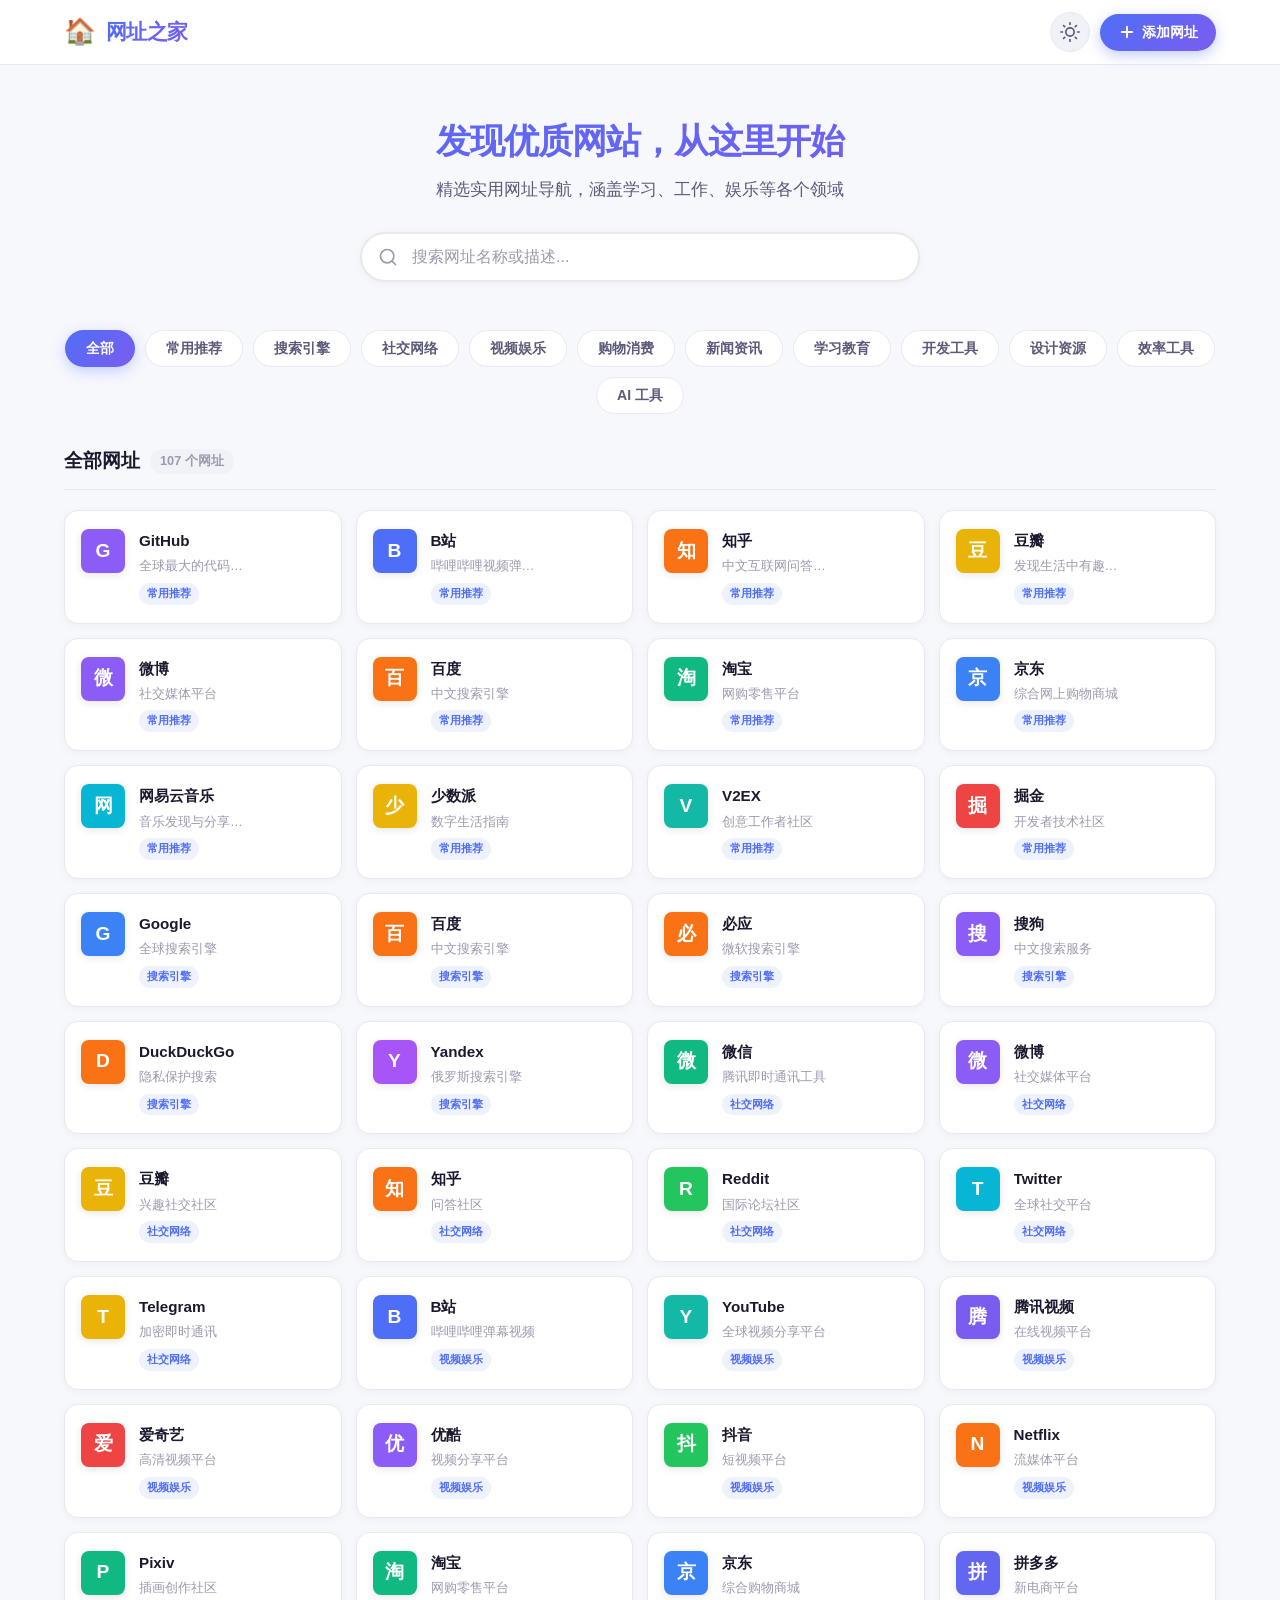
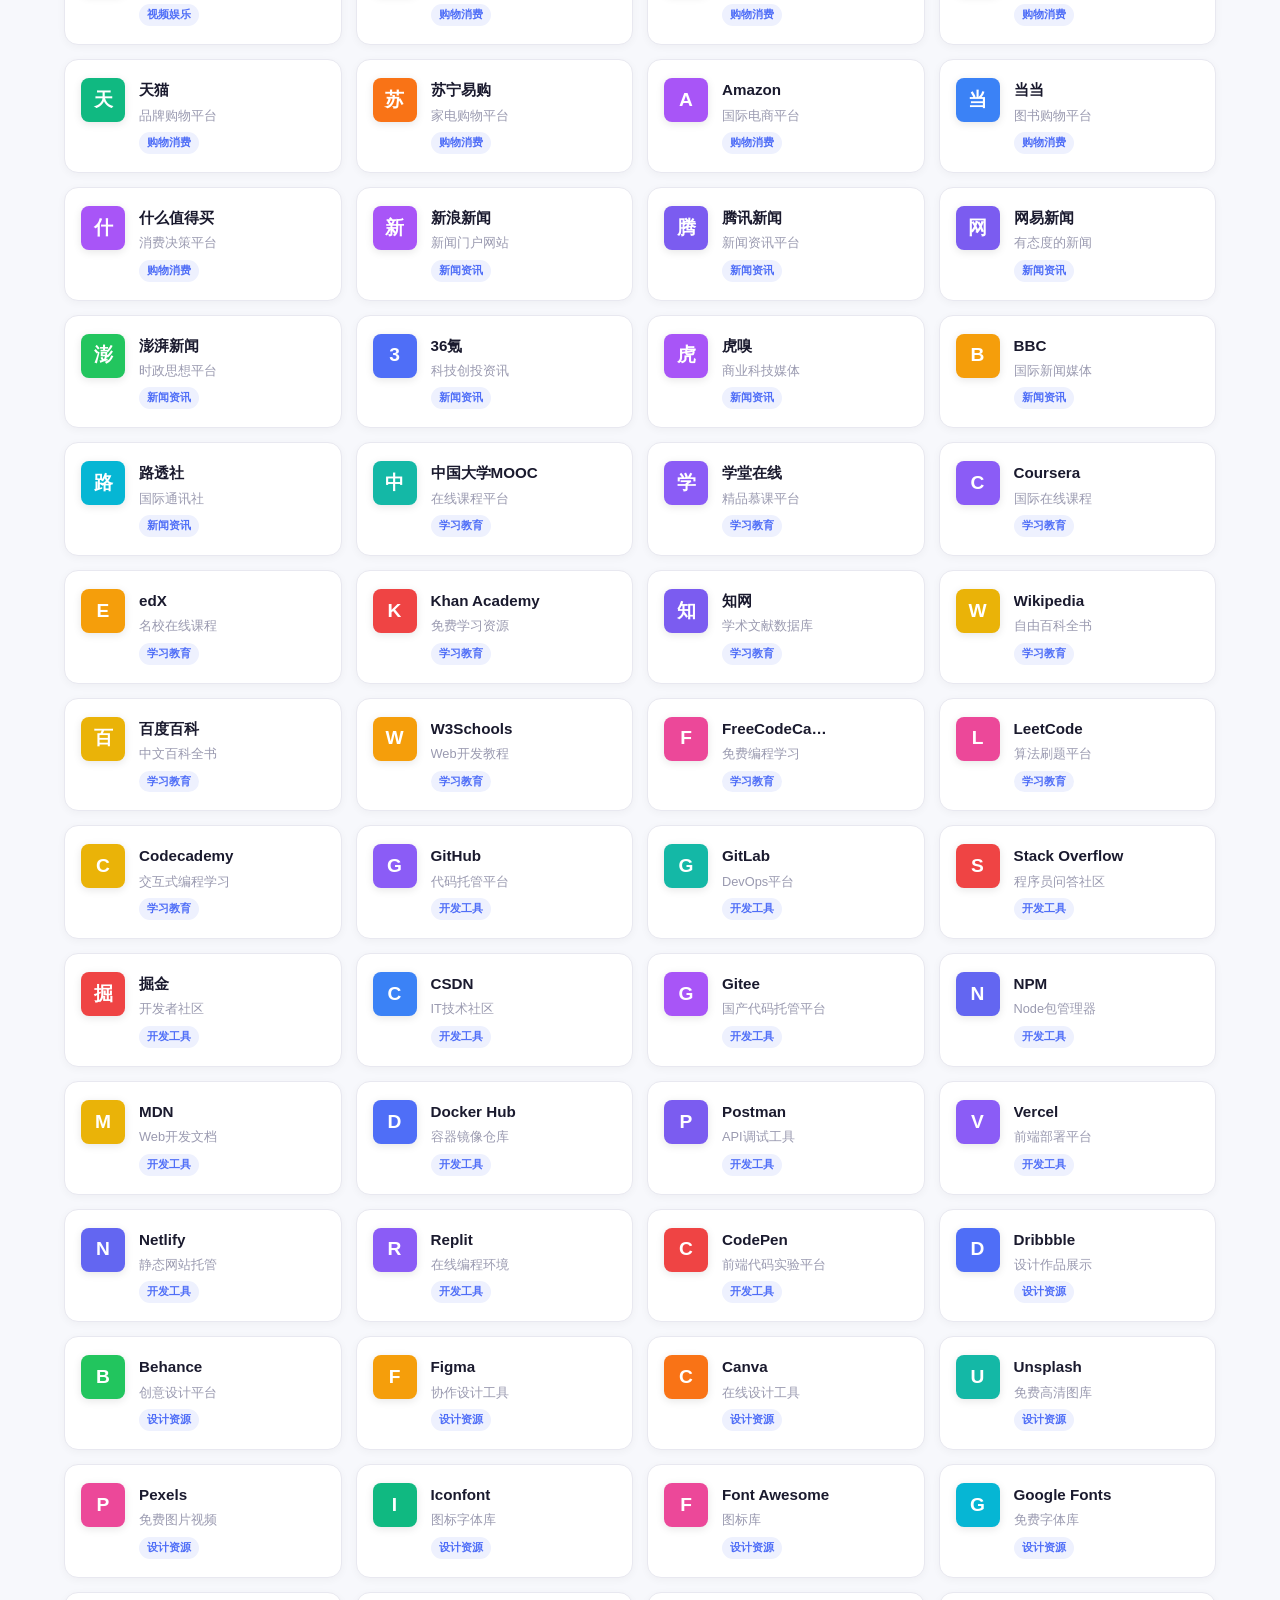
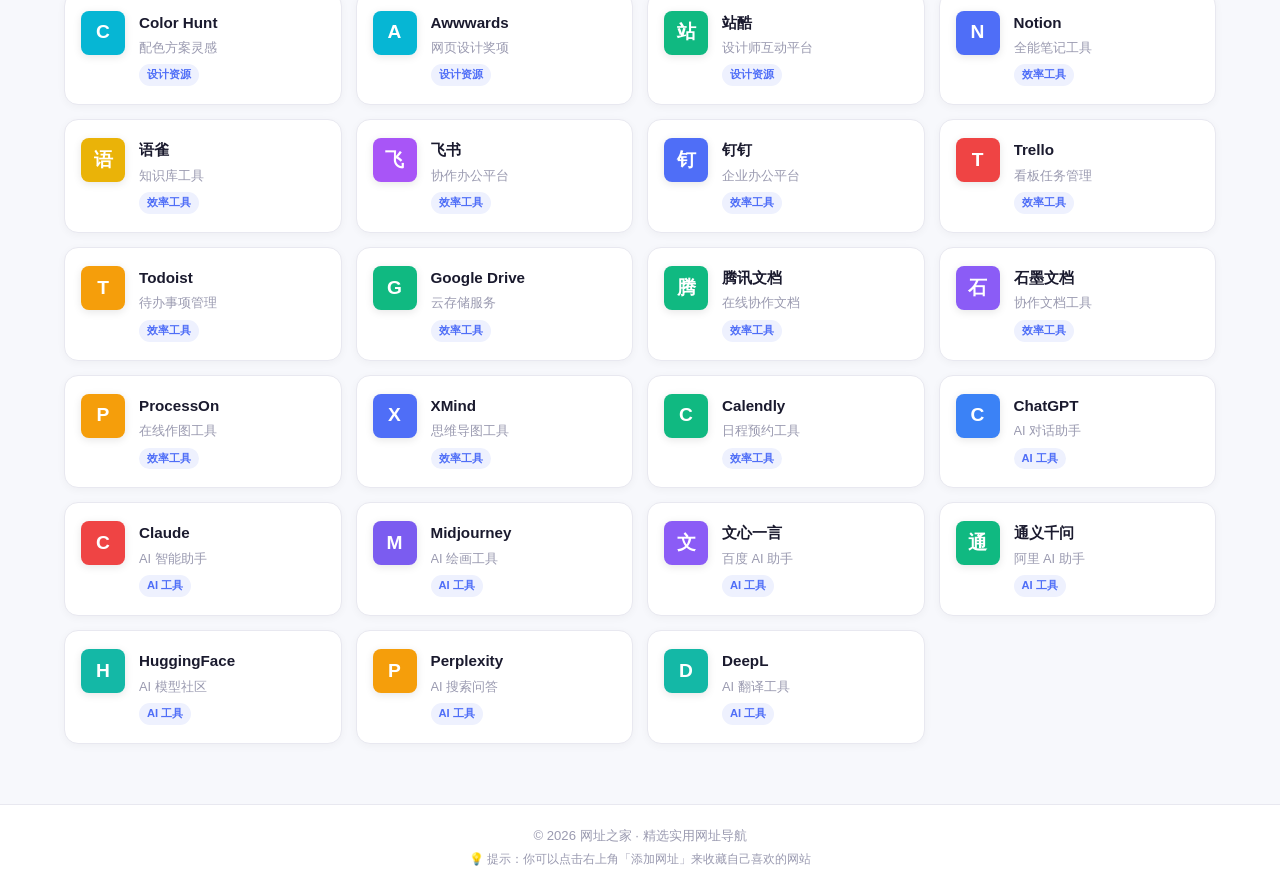
==== index.html @ 54275e3f "Add files via upload" ====
<!DOCTYPE html>
<html lang="zh-CN" data-theme="light">
<head>
    <meta charset="UTF-8">
    <meta name="viewport" content="width=device-width, initial-scale=1.0">
    <title>网址之家 - 精选实用网址导航</title>
    <meta name="description" content="网址之家——精选实用网址导航，助你高效上网。收录搜索引擎、社交、视频、购物、学习、开发等各类优质网站。">
    <link rel="icon" href="data:image/svg+xml,<svg xmlns='http://www.w3.org/2000/svg' viewBox='0 0 100 100'><text y='.9em' font-size='90'>🏠</text></svg>">
    <link rel="stylesheet" href="css/style.css">
</head>
<body>
    <!-- 顶部导航栏 -->
    <header class="header">
        <div class="header-inner">
            <a href="#" class="logo" aria-label="网址之家首页">
                <span class="logo-icon">🏠</span>
                <span class="logo-text">网址之家</span>
            </a>
            <div class="header-actions">
                <button class="theme-toggle" id="themeToggle" aria-label="切换主题" title="切换明暗主题">
                    <svg class="icon-sun" width="20" height="20" viewBox="0 0 24 24" fill="none" stroke="currentColor" stroke-width="2" stroke-linecap="round">
                        <circle cx="12" cy="12" r="5" />
                        <line x1="12" y1="1" x2="12" y2="3" />
                        <line x1="12" y1="21" x2="12" y2="23" />
                        <line x1="4.22" y1="4.22" x2="5.64" y2="5.64" />
                        <line x1="18.36" y1="18.36" x2="19.78" y2="19.78" />
                        <line x1="1" y1="12" x2="3" y2="12" />
                        <line x1="21" y1="12" x2="23" y2="12" />
                        <line x1="4.22" y1="19.78" x2="5.64" y2="18.36" />
                        <line x1="18.36" y1="5.64" x2="19.78" y2="4.22" />
                    </svg>
                    <svg class="icon-moon" width="20" height="20" viewBox="0 0 24 24" fill="none" stroke="currentColor" stroke-width="2" stroke-linecap="round">
                        <path d="M21 12.79A9 9 0 1 1 11.21 3 7 7 0 0 0 21 12.79z" />
                    </svg>
                </button>
                <button class="btn-add" id="btnAddSite" aria-label="添加网址">
                    <svg width="18" height="18" viewBox="0 0 24 24" fill="none" stroke="currentColor" stroke-width="2.5" stroke-linecap="round">
                        <line x1="12" y1="5" x2="12" y2="19" />
                        <line x1="5" y1="12" x2="19" y2="12" />
                    </svg>
                    <span>添加网址</span>
                </button>
            </div>
        </div>
    </header>

    <!-- 主内容区 -->
    <main class="main">
        <!-- 搜索区域 -->
        <section class="hero">
            <div class="hero-inner">
                <h1 class="hero-title">发现优质网站，从这里开始</h1>
                <p class="hero-subtitle">精选实用网址导航，涵盖学习、工作、娱乐等各个领域</p>
                <div class="search-box">
                    <svg class="search-icon" width="20" height="20" viewBox="0 0 24 24" fill="none" stroke="currentColor" stroke-width="2" stroke-linecap="round">
                        <circle cx="11" cy="11" r="8" />
                        <line x1="21" y1="21" x2="16.65" y2="16.65" />
                    </svg>
                    <input type="text" id="searchInput" class="search-input" placeholder="搜索网址名称或描述..." autocomplete="off">
                    <button class="search-clear" id="searchClear" aria-label="清空搜索" style="display:none;">
                        <svg width="16" height="16" viewBox="0 0 24 24" fill="none" stroke="currentColor" stroke-width="2" stroke-linecap="round">
                            <line x1="18" y1="6" x2="6" y2="18" />
                            <line x1="6" y1="6" x2="18" y2="18" />
                        </svg>
                    </button>
                </div>
            </div>
        </section>

        <!-- 分类导航 -->
        <nav class="categories" id="categoriesNav" aria-label="网址分类">
            <!-- 由 JS 动态生成 -->
        </nav>

        <!-- 网址卡片网格 -->
        <section class="sites-section">
            <div class="section-header">
                <h2 id="currentCategoryTitle">全部网址</h2>
                <span class="site-count" id="siteCount"></span>
            </div>
            <div class="sites-grid" id="sitesGrid">
                <!-- 由 JS 动态生成 -->
            </div>
            <div class="empty-state" id="emptyState" style="display:none;">
                <div class="empty-icon">🔍</div>
                <h3>未找到相关网址</h3>
                <p>试试其他关键词，或添加一个新的网址</p>
                <button class="btn-primary" id="btnEmptyAdd">添加网址</button>
            </div>
        </section>
    </main>

    <!-- 页脚 -->
    <footer class="footer">
        <p>© <span id="year"></span> 网址之家 · 精选实用网址导航</p>
        <p class="footer-tip">💡 提示：你可以点击右上角「添加网址」来收藏自己喜欢的网站</p>
    </footer>

    <!-- 添加/编辑网址模态框 -->
    <div class="modal-overlay" id="modalOverlay" style="display:none;">
        <div class="modal" role="dialog" aria-labelledby="modalTitle">
            <div class="modal-header">
                <h3 id="modalTitle">添加网址</h3>
                <button class="modal-close" id="modalClose" aria-label="关闭">
                    <svg width="20" height="20" viewBox="0 0 24 24" fill="none" stroke="currentColor" stroke-width="2" stroke-linecap="round">
                        <line x1="18" y1="6" x2="6" y2="18" />
                        <line x1="6" y1="6" x2="18" y2="18" />
                    </svg>
                </button>
            </div>
            <form id="siteForm" class="modal-form">
                <input type="hidden" id="editIndex" value="-1">
                <div class="form-group">
                    <label for="siteName">网站名称 <span class="required">*</span></label>
                    <input type="text" id="siteName" placeholder="例如：GitHub" required maxlength="30">
                </div>
                <div class="form-group">
                    <label for="siteUrl">网站地址 <span class="required">*</span></label>
                    <input type="url" id="siteUrl" placeholder="例如：https://github.com" required>
                </div>
                <div class="form-group">
                    <label for="siteCategory">分类</label>
                    <select id="siteCategory">
                        <!-- 由 JS 动态生成 -->
                    </select>
                </div>
                <div class="form-group">
                    <label for="siteDesc">描述（可选）</label>
                    <input type="text" id="siteDesc" placeholder="简短描述这个网站..." maxlength="60">
                </div>
                <div class="form-actions">
                    <button type="button" class="btn-secondary" id="btnCancel">取消</button>
                    <button type="submit" class="btn-primary" id="btnSubmit">保存</button>
                </div>
            </form>
        </div>
    </div>

    <!-- 确认删除对话框 -->
    <div class="modal-overlay" id="deleteOverlay" style="display:none;">
        <div class="modal modal-small" role="dialog" aria-labelledby="deleteTitle">
            <div class="modal-header">
                <h3 id="deleteTitle">确认删除</h3>
                <button class="modal-close" id="deleteClose" aria-label="关闭">
                    <svg width="20" height="20" viewBox="0 0 24 24" fill="none" stroke="currentColor" stroke-width="2" stroke-linecap="round">
                        <line x1="18" y1="6" x2="6" y2="18" />
                        <line x1="6" y1="6" x2="18" y2="18" />
                    </svg>
                </button>
            </div>
            <div class="modal-body">
                <p>确定要删除「<strong id="deleteSiteName"></strong>」吗？</p>
                <p class="text-muted">此操作无法撤销</p>
            </div>
            <div class="form-actions">
                <button type="button" class="btn-secondary" id="btnDeleteCancel">取消</button>
                <button type="button" class="btn-danger" id="btnDeleteConfirm">删除</button>
            </div>
        </div>
    </div>

    <!-- Toast 提示 -->
    <div class="toast" id="toast" style="display:none;"></div>

    <script src="js/main.js"></script>
</body>
</html>
---- css/style.css ----
/* ==================== CSS 变量 & 主题 ==================== */
:root {
    --primary: #4f6ef7;
    --primary-light: #eef1fe;
    --primary-hover: #3b5bdb;
    --primary-gradient: linear-gradient(135deg, #4f6ef7 0%, #7b5cf0 100%);
    --bg-page: #f7f8fc;
    --bg-card: #ffffff;
    --bg-header: rgba(255, 255, 255, 0.92);
    --bg-input: #f0f2f7;
    --bg-hover: #f5f6fa;
    --text-primary: #1a1a2e;
    --text-secondary: #5a5a7a;
    --text-muted: #9a9ab0;
    --border-color: #e8e8f0;
    --shadow-sm: 0 2px 8px rgba(0, 0, 0, 0.04);
    --shadow-md: 0 4px 20px rgba(0, 0, 0, 0.08);
    --shadow-lg: 0 8px 40px rgba(0, 0, 0, 0.12);
    --radius-sm: 8px;
    --radius-md: 14px;
    --radius-lg: 20px;
    --radius-xl: 28px;
    --transition: 0.25s cubic-bezier(0.4, 0, 0.2, 1);
    --success: #22c55e;
    --danger: #ef4444;
    --warning: #f59e0b;
}

[data-theme="dark"] {
    --primary: #6b8afd;
    --primary-light: #1a2040;
    --primary-hover: #8aa3ff;
    --primary-gradient: linear-gradient(135deg, #5a72f0 0%, #8b5cf0 100%);
    --bg-page: #0f1117;
    --bg-card: #181b24;
    --bg-header: rgba(15, 17, 23, 0.92);
    --bg-input: #232734;
    --bg-hover: #1e2230;
    --text-primary: #e8eaf0;
    --text-secondary: #a0a5b8;
    --text-muted: #6a6f85;
    --border-color: #2a2e3d;
    --shadow-sm: 0 2px 8px rgba(0, 0, 0, 0.2);
    --shadow-md: 0 4px 20px rgba(0, 0, 0, 0.3);
    --shadow-lg: 0 8px 40px rgba(0, 0, 0, 0.4);
}

/* ==================== 基础重置 ==================== */
*,
*::before,
*::after {
    margin: 0;
    padding: 0;
    box-sizing: border-box;
}

html {
    scroll-behavior: smooth;
    -webkit-tap-highlight-color: transparent;
}

body {
    font-family: -apple-system, BlinkMacSystemFont, 'Segoe UI', 'PingFang SC',
        'Hiragino Sans GB', 'Microsoft YaHei', 'Helvetica Neue', Arial, sans-serif;
    background-color: var(--bg-page);
    color: var(--text-primary);
    line-height: 1.6;
    min-height: 100vh;
    display: flex;
    flex-direction: column;
    transition: background-color var(--transition), color var(--transition);
}

a {
    text-decoration: none;
    color: inherit;
}

button {
    cursor: pointer;
    border: none;
    background: none;
    font-family: inherit;
    font-size: inherit;
}

input,
select {
    font-family: inherit;
    font-size: inherit;
    border: none;
    outline: none;
}

img {
    max-width: 100%;
    display: block;
}

/* ==================== 顶部导航 ==================== */
.header {
    position: sticky;
    top: 0;
    z-index: 100;
    background-color: var(--bg-header);
    backdrop-filter: blur(16px);
    -webkit-backdrop-filter: blur(16px);
    border-bottom: 1px solid var(--border-color);
    transition: background-color var(--transition), border-color var(--transition);
}

.header-inner {
    max-width: 1200px;
    margin: 0 auto;
    padding: 12px 24px;
    display: flex;
    align-items: center;
    justify-content: space-between;
    gap: 16px;
}

.logo {
    display: flex;
    align-items: center;
    gap: 10px;
    font-size: 1.3rem;
    font-weight: 700;
    letter-spacing: -0.5px;
    color: var(--text-primary);
    transition: opacity var(--transition);
}

.logo:hover {
    opacity: 0.8;
}

.logo-icon {
    font-size: 1.6rem;
    line-height: 1;
}

.logo-text {
    background: var(--primary-gradient);
    -webkit-background-clip: text;
    -webkit-text-fill-color: transparent;
    background-clip: text;
}

.header-actions {
    display: flex;
    align-items: center;
    gap: 10px;
}

.theme-toggle {
    width: 40px;
    height: 40px;
    border-radius: 50%;
    display: flex;
    align-items: center;
    justify-content: center;
    color: var(--text-secondary);
    background-color: var(--bg-input);
    transition: all var(--transition);
    border: 1px solid var(--border-color);
}

.theme-toggle:hover {
    background-color: var(--bg-hover);
    color: var(--primary);
    transform: rotate(15deg);
}

.icon-moon {
    display: none;
}

[data-theme="light"] .icon-sun {
    display: block;
}
[data-theme="light"] .icon-moon {
    display: none;
}
[data-theme="dark"] .icon-sun {
    display: none;
}
[data-theme="dark"] .icon-moon {
    display: block;
}

.btn-add {
    display: flex;
    align-items: center;
    gap: 6px;
    padding: 9px 18px;
    border-radius: 50px;
    background: var(--primary-gradient);
    color: #fff;
    font-weight: 600;
    font-size: 0.9rem;
    transition: all var(--transition);
    box-shadow: 0 4px 14px rgba(79, 110, 247, 0.35);
    border: none;
}

.btn-add:hover {
    transform: translateY(-2px);
    box-shadow: 0 6px 20px rgba(79, 110, 247, 0.45);
}

.btn-add:active {
    transform: translateY(0);
}

/* ==================== 主内容区 ==================== */
.main {
    flex: 1;
    max-width: 1200px;
    width: 100%;
    margin: 0 auto;
    padding: 0 24px 60px;
}

/* ==================== Hero 搜索区 ==================== */
.hero {
    text-align: center;
    padding: 48px 0 32px;
}

.hero-title {
    font-size: 2.2rem;
    font-weight: 800;
    letter-spacing: -1px;
    margin-bottom: 8px;
    background: var(--primary-gradient);
    -webkit-background-clip: text;
    -webkit-text-fill-color: transparent;
    background-clip: text;
}

.hero-subtitle {
    font-size: 1.05rem;
    color: var(--text-secondary);
    margin-bottom: 28px;
}

.search-box {
    position: relative;
    max-width: 560px;
    margin: 0 auto;
}

.search-icon {
    position: absolute;
    left: 18px;
    top: 50%;
    transform: translateY(-50%);
    color: var(--text-muted);
    pointer-events: none;
}

.search-input {
    width: 100%;
    padding: 14px 48px 14px 50px;
    border-radius: 50px;
    background-color: var(--bg-card);
    border: 2px solid var(--border-color);
    color: var(--text-primary);
    font-size: 1rem;
    transition: all var(--transition);
    box-shadow: var(--shadow-sm);
}

.search-input::placeholder {
    color: var(--text-muted);
}

.search-input:focus {
    border-color: var(--primary);
    box-shadow: 0 0 0 4px rgba(79, 110, 247, 0.12), var(--shadow-md);
}

.search-clear {
    position: absolute;
    right: 14px;
    top: 50%;
    transform: translateY(-50%);
    width: 30px;
    height: 30px;
    border-radius: 50%;
    display: flex;
    align-items: center;
    justify-content: center;
    color: var(--text-muted);
    background-color: var(--bg-input);
    transition: all var(--transition);
}

.search-clear:hover {
    color: var(--text-primary);
    background-color: var(--border-color);
}

/* ==================== 分类导航 ==================== */
.categories {
    display: flex;
    flex-wrap: wrap;
    gap: 10px;
    justify-content: center;
    padding: 16px 0 24px;
    position: relative;
}

.category-btn {
    padding: 8px 20px;
    border-radius: 50px;
    font-size: 0.88rem;
    font-weight: 600;
    color: var(--text-secondary);
    background-color: var(--bg-card);
    border: 1.5px solid var(--border-color);
    transition: all var(--transition);
    cursor: pointer;
    white-space: nowrap;
    user-select: none;
    -webkit-user-select: none;
}

.category-btn:hover {
    color: var(--primary);
    border-color: var(--primary);
    background-color: var(--primary-light);
    transform: translateY(-1px);
}

.category-btn.active {
    background: var(--primary-gradient);
    color: #fff;
    border-color: transparent;
    box-shadow: 0 4px 14px rgba(79, 110, 247, 0.3);
}

/* ==================== 网址卡片网格 ==================== */
.sites-section {
    margin-top: 8px;
}

.section-header {
    display: flex;
    align-items: center;
    gap: 10px;
    margin-bottom: 20px;
    padding-bottom: 12px;
    border-bottom: 1px solid var(--border-color);
}

.section-header h2 {
    font-size: 1.2rem;
    font-weight: 700;
    color: var(--text-primary);
}

.site-count {
    font-size: 0.8rem;
    font-weight: 600;
    color: var(--text-muted);
    background-color: var(--bg-input);
    padding: 2px 10px;
    border-radius: 50px;
}

.sites-grid {
    display: grid;
    grid-template-columns: repeat(auto-fill, minmax(240px, 1fr));
    gap: 14px;
}

/* 单个网址卡片 */
.site-card {
    background-color: var(--bg-card);
    border: 1px solid var(--border-color);
    border-radius: var(--radius-md);
    padding: 18px 16px;
    display: flex;
    align-items: flex-start;
    gap: 14px;
    cursor: pointer;
    transition: all var(--transition);
    position: relative;
    box-shadow: var(--shadow-sm);
    overflow: hidden;
    -webkit-user-select: none;
    user-select: none;
}

.site-card::before {
    content: '';
    position: absolute;
    top: 0;
    left: 0;
    width: 100%;
    height: 3px;
    background: var(--primary-gradient);
    opacity: 0;
    transition: opacity var(--transition);
}

.site-card:hover {
    transform: translateY(-3px);
    box-shadow: var(--shadow-md);
    border-color: var(--primary);
}

.site-card:hover::before {
    opacity: 1;
}

.site-card:active {
    transform: translateY(-1px);
    box-shadow: var(--shadow-sm);
}

/* 网站图标 */
.site-icon {
    width: 44px;
    height: 44px;
    border-radius: var(--radius-sm);
    flex-shrink: 0;
    display: flex;
    align-items: center;
    justify-content: center;
    font-size: 1.3rem;
    font-weight: 700;
    color: #fff;
    background: var(--primary-gradient);
    overflow: hidden;
    box-shadow: 0 2px 8px rgba(0, 0, 0, 0.1);
}

.site-icon img {
    width: 100%;
    height: 100%;
    object-fit: cover;
    border-radius: inherit;
}

.site-icon .fallback-letter {
    font-size: 1.2rem;
    font-weight: 700;
    color: #fff;
    text-transform: uppercase;
}

/* 网站信息 */
.site-info {
    flex: 1;
    min-width: 0;
}

.site-name {
    font-size: 0.95rem;
    font-weight: 700;
    color: var(--text-primary);
    margin-bottom: 3px;
    white-space: nowrap;
    overflow: hidden;
    text-overflow: ellipsis;
}

.site-desc {
    font-size: 0.8rem;
    color: var(--text-muted);
    white-space: nowrap;
    overflow: hidden;
    text-overflow: ellipsis;
    margin-bottom: 6px;
}

.site-meta {
    display: flex;
    align-items: center;
    gap: 6px;
    font-size: 0.72rem;
    color: var(--text-muted);
}

.site-meta .category-tag {
    background-color: var(--primary-light);
    color: var(--primary);
    padding: 2px 8px;
    border-radius: 20px;
    font-weight: 600;
    font-size: 0.7rem;
}

/* 卡片操作按钮 */
.site-actions {
    display: flex;
    gap: 4px;
    opacity: 0;
    transition: opacity var(--transition);
    flex-shrink: 0;
    align-self: center;
}

.site-card:hover .site-actions,
.site-card:focus-within .site-actions {
    opacity: 1;
}

.site-action-btn {
    width: 28px;
    height: 28px;
    border-radius: 6px;
    display: flex;
    align-items: center;
    justify-content: center;
    color: var(--text-muted);
    background-color: var(--bg-input);
    transition: all var(--transition);
    font-size: 0.8rem;
}

.site-action-btn:hover {
    color: var(--primary);
    background-color: var(--primary-light);
}

.site-action-btn.delete:hover {
    color: var(--danger);
    background-color: rgba(239, 68, 68, 0.1);
}

/* 自定义网址标记 */
.site-card.custom-site .site-icon {
    border: 2px dashed rgba(255, 255, 255, 0.5);
}

.badge-custom {
    font-size: 0.6rem;
    font-weight: 700;
    color: var(--warning);
    text-transform: uppercase;
    letter-spacing: 0.5px;
}

/* ==================== 空状态 ==================== */
.empty-state {
    text-align: center;
    padding: 60px 20px;
    color: var(--text-muted);
}

.empty-icon {
    font-size: 3.5rem;
    margin-bottom: 16px;
}

.empty-state h3 {
    font-size: 1.2rem;
    color: var(--text-primary);
    margin-bottom: 6px;
}

.empty-state p {
    font-size: 0.9rem;
    margin-bottom: 20px;
}

/* ==================== 按钮 ==================== */
.btn-primary {
    padding: 10px 24px;
    border-radius: 50px;
    background: var(--primary-gradient);
    color: #fff;
    font-weight: 600;
    font-size: 0.9rem;
    transition: all var(--transition);
    box-shadow: 0 4px 14px rgba(79, 110, 247, 0.3);
    border: none;
}

.btn-primary:hover {
    transform: translateY(-2px);
    box-shadow: 0 6px 20px rgba(79, 110, 247, 0.4);
}

.btn-secondary {
    padding: 10px 24px;
    border-radius: 50px;
    background-color: var(--bg-input);
    color: var(--text-secondary);
    font-weight: 600;
    font-size: 0.9rem;
    transition: all var(--transition);
    border: 1px solid var(--border-color);
}

.btn-secondary:hover {
    background-color: var(--bg-hover);
    color: var(--text-primary);
}

.btn-danger {
    padding: 10px 24px;
    border-radius: 50px;
    background-color: var(--danger);
    color: #fff;
    font-weight: 600;
    font-size: 0.9rem;
    transition: all var(--transition);
    box-shadow: 0 4px 14px rgba(239, 68, 68, 0.3);
    border: none;
}

.btn-danger:hover {
    background-color: #dc2626;
    transform: translateY(-2px);
}

/* ==================== 模态框 ==================== */
.modal-overlay {
    position: fixed;
    inset: 0;
    z-index: 200;
    background-color: rgba(0, 0, 0, 0.5);
    backdrop-filter: blur(6px);
    -webkit-backdrop-filter: blur(6px);
    display: flex;
    align-items: center;
    justify-content: center;
    padding: 20px;
    animation: fadeIn 0.2s ease;
}

@keyframes fadeIn {
    from {
        opacity: 0;
    }
    to {
        opacity: 1;
    }
}

@keyframes slideUp {
    from {
        opacity: 0;
        transform: translateY(20px) scale(0.96);
    }
    to {
        opacity: 1;
        transform: translateY(0) scale(1);
    }
}

.modal {
    background-color: var(--bg-card);
    border-radius: var(--radius-lg);
    padding: 28px;
    width: 100%;
    max-width: 460px;
    box-shadow: var(--shadow-lg);
    animation: slideUp 0.25s ease;
    border: 1px solid var(--border-color);
    max-height: 90vh;
    overflow-y: auto;
}

.modal-small {
    max-width: 380px;
}

.modal-header {
    display: flex;
    align-items: center;
    justify-content: space-between;
    margin-bottom: 20px;
}

.modal-header h3 {
    font-size: 1.2rem;
    font-weight: 700;
    color: var(--text-primary);
}

.modal-close {
    width: 34px;
    height: 34px;
    border-radius: 50%;
    display: flex;
    align-items: center;
    justify-content: center;
    color: var(--text-muted);
    background-color: var(--bg-input);
    transition: all var(--transition);
}

.modal-close:hover {
    color: var(--text-primary);
    background-color: var(--bg-hover);
    transform: rotate(90deg);
}

.modal-form {
    display: flex;
    flex-direction: column;
    gap: 16px;
}

.form-group {
    display: flex;
    flex-direction: column;
    gap: 6px;
}

.form-group label {
    font-size: 0.85rem;
    font-weight: 600;
    color: var(--text-secondary);
}

.form-group .required {
    color: var(--danger);
}

.form-group input,
.form-group select {
    padding: 11px 14px;
    border-radius: var(--radius-sm);
    background-color: var(--bg-input);
    border: 1.5px solid var(--border-color);
    color: var(--text-primary);
    font-size: 0.92rem;
    transition: all var(--transition);
}

.form-group input:focus,
.form-group select:focus {
    border-color: var(--primary);
    box-shadow: 0 0 0 3px rgba(79, 110, 247, 0.1);
}

.form-group select {
    cursor: pointer;
    appearance: none;
    -webkit-appearance: none;
    background-image: url("data:image/svg+xml,%3Csvg xmlns='http://www.w3.org/2000/svg' width='12' height='12' viewBox='0 0 24 24' fill='none' stroke='%239a9ab0' stroke-width='2.5' stroke-linecap='round'%3E%3Cpolyline points='6 9 12 15 18 9'/%3E%3C/svg%3E");
    background-repeat: no-repeat;
    background-position: right 14px center;
    padding-right: 36px;
}

.form-actions {
    display: flex;
    gap: 10px;
    justify-content: flex-end;
    margin-top: 8px;
}

.modal-body {
    margin-bottom: 20px;
}

.modal-body p {
    color: var(--text-secondary);
    font-size: 0.95rem;
}

.modal-body .text-muted {
    font-size: 0.8rem;
    color: var(--text-muted);
    margin-top: 6px;
}

/* ==================== Toast 提示 ==================== */
.toast {
    position: fixed;
    bottom: 30px;
    left: 50%;
    transform: translateX(-50%) translateY(100px);
    z-index: 300;
    background-color: var(--bg-card);
    color: var(--text-primary);
    padding: 12px 24px;
    border-radius: 50px;
    font-size: 0.88rem;
    font-weight: 600;
    box-shadow: var(--shadow-lg);
    border: 1px solid var(--border-color);
    transition: transform 0.35s cubic-bezier(0.4, 0, 0.2, 1), opacity 0.3s ease;
    opacity: 0;
    pointer-events: none;
    display: flex;
    align-items: center;
    gap: 8px;
    max-width: 90vw;
    white-space: nowrap;
    overflow: hidden;
    text-overflow: ellipsis;
}

.toast.show {
    transform: translateX(-50%) translateY(0);
    opacity: 1;
}

.toast.success {
    border-color: var(--success);
    color: var(--success);
}

.toast.error {
    border-color: var(--danger);
    color: var(--danger);
}

.toast.info {
    border-color: var(--primary);
    color: var(--primary);
}

/* ==================== 页脚 ==================== */
.footer {
    text-align: center;
    padding: 20px 24px;
    color: var(--text-muted);
    font-size: 0.82rem;
    border-top: 1px solid var(--border-color);
    background-color: var(--bg-card);
}

.footer-tip {
    margin-top: 4px;
    font-size: 0.75rem;
}

/* ==================== 响应式设计 ==================== */
@media (max-width: 768px) {
    .header-inner {
        padding: 10px 16px;
    }

    .logo-text {
        font-size: 1.1rem;
    }

    .btn-add span {
        display: none;
    }

    .btn-add {
        padding: 9px 12px;
    }

    .main {
        padding: 0 16px 40px;
    }

    .hero {
        padding: 32px 0 20px;
    }

    .hero-title {
        font-size: 1.6rem;
    }

    .hero-subtitle {
        font-size: 0.9rem;
        margin-bottom: 20px;
    }

    .search-input {
        padding: 12px 42px 12px 44px;
        font-size: 0.9rem;
    }

    .search-icon {
        left: 14px;
        width: 18px;
        height: 18px;
    }

    .categories {
        gap: 6px;
        padding: 10px 0 16px;
        justify-content: flex-start;
        flex-wrap: nowrap;
        overflow-x: auto;
        -webkit-overflow-scrolling: touch;
        scrollbar-width: none;
        -ms-overflow-style: none;
    }

    .categories::-webkit-scrollbar {
        display: none;
    }

    .category-btn {
        padding: 7px 14px;
        font-size: 0.8rem;
        flex-shrink: 0;
    }

    .sites-grid {
        grid-template-columns: repeat(auto-fill, minmax(160px, 1fr));
        gap: 10px;
    }

    .site-card {
        padding: 14px 12px;
        gap: 10px;
        flex-direction: column;
        align-items: center;
        text-align: center;
    }

    .site-icon {
        width: 40px;
        height: 40px;
        font-size: 1.1rem;
    }

    .site-info {
        width: 100%;
    }

    .site-name {
        font-size: 0.85rem;
    }

    .site-desc {
        font-size: 0.72rem;
    }

    .site-meta {
        justify-content: center;
        font-size: 0.65rem;
    }

    .site-actions {
        opacity: 1;
        position: absolute;
        top: 8px;
        right: 8px;
        align-self: auto;
    }

    .site-action-btn {
        width: 24px;
        height: 24px;
        font-size: 0.7rem;
    }

    .modal {
        padding: 20px;
        border-radius: var(--radius-md);
    }

    .section-header h2 {
        font-size: 1rem;
    }

    .footer {
        font-size: 0.75rem;
        padding: 16px;
    }
}

@media (max-width: 400px) {
    .sites-grid {
        grid-template-columns: repeat(auto-fill, minmax(140px, 1fr));
        gap: 8px;
    }

    .site-card {
        padding: 12px 10px;
        gap: 8px;
    }

    .site-icon {
        width: 34px;
        height: 34px;
        font-size: 0.95rem;
    }

    .site-name {
        font-size: 0.78rem;
    }

    .site-desc {
        font-size: 0.68rem;
    }
}

/* ==================== 无障碍焦点 ==================== */
button:focus-visible,
input:focus-visible,
select:focus-visible,
a:focus-visible {
    outline: 2px solid var(--primary);
    outline-offset: 2px;
}

/* ==================== 打印优化 ==================== */
@media print {
    .header,
    .footer,
    .site-actions,
    .btn-add,
    .theme-toggle {
        display: none !important;
    }

    .main {
        padding: 0;
    }
}
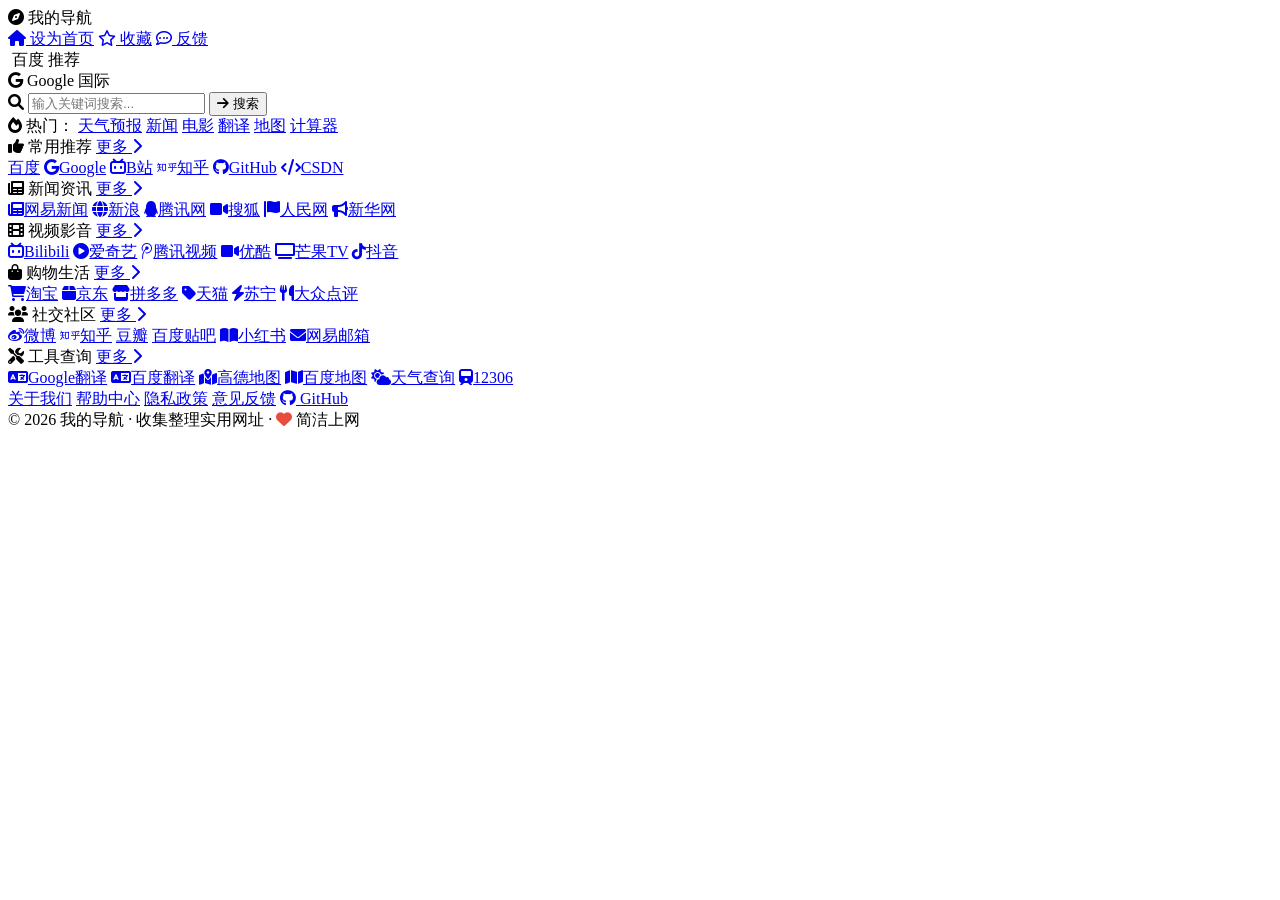
==== commit 065955dd: "Add files via upload" ====
--- a/index.html
+++ b/index.html
@@ -1,167 +1,171 @@
 <!DOCTYPE html>
-<html lang="zh-CN" data-theme="light">
+<html lang="zh-CN">
 <head>
-    <meta charset="UTF-8">
-    <meta name="viewport" content="width=device-width, initial-scale=1.0">
-    <title>网址之家 - 精选实用网址导航</title>
-    <meta name="description" content="网址之家——精选实用网址导航，助你高效上网。收录搜索引擎、社交、视频、购物、学习、开发等各类优质网站。">
-    <link rel="icon" href="data:image/svg+xml,<svg xmlns='http://www.w3.org/2000/svg' viewBox='0 0 100 100'><text y='.9em' font-size='90'>🏠</text></svg>">
-    <link rel="stylesheet" href="css/style.css">
+    <meta charset="UTF-8" />
+    <meta name="viewport" content="width=device-width, initial-scale=1.0" />
+    <title>我的导航 - 网址之家</title>
+    <!-- 外部样式 -->
+    <link rel="stylesheet" href="style.css" />
+    <!-- Font Awesome（仍使用CDN） -->
+    <link rel="stylesheet" href="https://cdnjs.cloudflare.com/ajax/libs/font-awesome/6.0.0-beta3/css/all.min.css" />
 </head>
 <body>
     <!-- 顶部导航栏 -->
     <header class="header">
         <div class="header-inner">
-            <a href="#" class="logo" aria-label="网址之家首页">
-                <span class="logo-icon">🏠</span>
-                <span class="logo-text">网址之家</span>
-            </a>
+            <div class="logo">
+                <i class="fas fa-compass"></i>
+                我的<span>导航</span>
+            </div>
             <div class="header-actions">
-                <button class="theme-toggle" id="themeToggle" aria-label="切换主题" title="切换明暗主题">
-                    <svg class="icon-sun" width="20" height="20" viewBox="0 0 24 24" fill="none" stroke="currentColor" stroke-width="2" stroke-linecap="round">
-                        <circle cx="12" cy="12" r="5" />
-                        <line x1="12" y1="1" x2="12" y2="3" />
-                        <line x1="12" y1="21" x2="12" y2="23" />
-                        <line x1="4.22" y1="4.22" x2="5.64" y2="5.64" />
-                        <line x1="18.36" y1="18.36" x2="19.78" y2="19.78" />
-                        <line x1="1" y1="12" x2="3" y2="12" />
-                        <line x1="21" y1="12" x2="23" y2="12" />
-                        <line x1="4.22" y1="19.78" x2="5.64" y2="18.36" />
-                        <line x1="18.36" y1="5.64" x2="19.78" y2="4.22" />
-                    </svg>
-                    <svg class="icon-moon" width="20" height="20" viewBox="0 0 24 24" fill="none" stroke="currentColor" stroke-width="2" stroke-linecap="round">
-                        <path d="M21 12.79A9 9 0 1 1 11.21 3 7 7 0 0 0 21 12.79z" />
-                    </svg>
-                </button>
-                <button class="btn-add" id="btnAddSite" aria-label="添加网址">
-                    <svg width="18" height="18" viewBox="0 0 24 24" fill="none" stroke="currentColor" stroke-width="2.5" stroke-linecap="round">
-                        <line x1="12" y1="5" x2="12" y2="19" />
-                        <line x1="5" y1="12" x2="19" y2="12" />
-                    </svg>
-                    <span>添加网址</span>
-                </button>
+                <a href="#" class="set-home"><i class="fas fa-home"></i> 设为首页</a>
+                <a href="#"><i class="far fa-star"></i> 收藏</a>
+                <a href="#"><i class="far fa-comment-dots"></i> 反馈</a>
             </div>
         </div>
     </header>
 
-    <!-- 主内容区 -->
-    <main class="main">
-        <!-- 搜索区域 -->
-        <section class="hero">
-            <div class="hero-inner">
-                <h1 class="hero-title">发现优质网站，从这里开始</h1>
-                <p class="hero-subtitle">精选实用网址导航，涵盖学习、工作、娱乐等各个领域</p>
-                <div class="search-box">
-                    <svg class="search-icon" width="20" height="20" viewBox="0 0 24 24" fill="none" stroke="currentColor" stroke-width="2" stroke-linecap="round">
-                        <circle cx="11" cy="11" r="8" />
-                        <line x1="21" y1="21" x2="16.65" y2="16.65" />
-                    </svg>
-                    <input type="text" id="searchInput" class="search-input" placeholder="搜索网址名称或描述..." autocomplete="off">
-                    <button class="search-clear" id="searchClear" aria-label="清空搜索" style="display:none;">
-                        <svg width="16" height="16" viewBox="0 0 24 24" fill="none" stroke="currentColor" stroke-width="2" stroke-linecap="round">
-                            <line x1="18" y1="6" x2="6" y2="18" />
-                            <line x1="6" y1="6" x2="18" y2="18" />
-                        </svg>
-                    </button>
+    <!-- 搜索区域 -->
+    <section class="search-section">
+        <div class="search-container">
+            <div class="search-tabs" id="searchTabs">
+                <div class="search-tab active" data-engine="baidu">
+                    <i class="fab fa-baidu"></i> 百度 <span class="badge">推荐</span>
+                </div>
+                <div class="search-tab" data-engine="google">
+                    <i class="fab fa-google"></i> Google <span class="badge">国际</span>
                 </div>
             </div>
-        </section>
+            <form id="searchForm" class="search-box-wrapper" action="#" method="get" target="_blank">
+                <i class="fas fa-search search-icon"></i>
+                <input type="text" id="searchInput" placeholder="输入关键词搜索..." autocomplete="off" />
+                <button type="submit" class="search-btn" id="searchBtn">
+                    <i class="fas fa-arrow-right"></i> <span>搜索</span>
+                </button>
+            </form>
+            <div class="search-hint">
+                <span class="label"><i class="fas fa-fire"></i> 热门：</span>
+                <a href="#">天气预报</a>
+                <a href="#">新闻</a>
+                <a href="#">电影</a>
+                <a href="#">翻译</a>
+                <a href="#">地图</a>
+                <a href="#">计算器</a>
+            </div>
+        </div>
+    </section>
 
-        <!-- 分类导航 -->
-        <nav class="categories" id="categoriesNav" aria-label="网址分类">
-            <!-- 由 JS 动态生成 -->
-        </nav>
-
-        <!-- 网址卡片网格 -->
-        <section class="sites-section">
-            <div class="section-header">
-                <h2 id="currentCategoryTitle">全部网址</h2>
-                <span class="site-count" id="siteCount"></span>
+    <!-- 导航主体 -->
+    <main class="main-content">
+        <!-- 常用推荐 -->
+        <div class="nav-section">
+            <div class="section-title">
+                <i class="fas fa-thumbs-up"></i> 常用推荐
+                <span class="more"><a href="#">更多 <i class="fas fa-chevron-right"></i></a></span>
             </div>
-            <div class="sites-grid" id="sitesGrid">
-                <!-- 由 JS 动态生成 -->
+            <div class="site-grid">
+                <a class="site-item" href="https://www.baidu.com" target="_blank"><span class="favicon blue"><i class="fab fa-baidu"></i></span><span class="site-name">百度</span></a>
+                <a class="site-item" href="https://www.google.com" target="_blank"><span class="favicon red"><i class="fab fa-google"></i></span><span class="site-name">Google</span></a>
+                <a class="site-item" href="https://www.bilibili.com" target="_blank"><span class="favicon pink"><i class="fab fa-bilibili"></i></span><span class="site-name">B站</span></a>
+                <a class="site-item" href="https://www.zhihu.com" target="_blank"><span class="favicon blue"><i class="fab fa-zhihu"></i></span><span class="site-name">知乎</span></a>
+                <a class="site-item" href="https://github.com" target="_blank"><span class="favicon gray"><i class="fab fa-github"></i></span><span class="site-name">GitHub</span></a>
+                <a class="site-item" href="https://www.csdn.net" target="_blank"><span class="favicon red"><i class="fas fa-code"></i></span><span class="site-name">CSDN</span></a>
             </div>
-            <div class="empty-state" id="emptyState" style="display:none;">
-                <div class="empty-icon">🔍</div>
-                <h3>未找到相关网址</h3>
-                <p>试试其他关键词，或添加一个新的网址</p>
-                <button class="btn-primary" id="btnEmptyAdd">添加网址</button>
+        </div>
+        <!-- 新闻资讯 -->
+        <div class="nav-section">
+            <div class="section-title">
+                <i class="fas fa-newspaper"></i> 新闻资讯
+                <span class="more"><a href="#">更多 <i class="fas fa-chevron-right"></i></a></span>
             </div>
-        </section>
+            <div class="site-grid">
+                <a class="site-item" href="https://news.163.com" target="_blank"><span class="favicon red"><i class="fas fa-newspaper"></i></span><span class="site-name">网易新闻</span></a>
+                <a class="site-item" href="https://www.sina.com.cn" target="_blank"><span class="favicon orange"><i class="fas fa-globe"></i></span><span class="site-name">新浪</span></a>
+                <a class="site-item" href="https://www.qq.com" target="_blank"><span class="favicon blue"><i class="fab fa-qq"></i></span><span class="site-name">腾讯网</span></a>
+                <a class="site-item" href="https://www.sohu.com" target="_blank"><span class="favicon purple"><i class="fas fa-video"></i></span><span class="site-name">搜狐</span></a>
+                <a class="site-item" href="https://www.people.com.cn" target="_blank"><span class="favicon red"><i class="fas fa-flag"></i></span><span class="site-name">人民网</span></a>
+                <a class="site-item" href="https://www.xinhuanet.com" target="_blank"><span class="favicon gray"><i class="fas fa-bullhorn"></i></span><span class="site-name">新华网</span></a>
+            </div>
+        </div>
+        <!-- 视频影音 -->
+        <div class="nav-section">
+            <div class="section-title">
+                <i class="fas fa-film"></i> 视频影音
+                <span class="more"><a href="#">更多 <i class="fas fa-chevron-right"></i></a></span>
+            </div>
+            <div class="site-grid">
+                <a class="site-item" href="https://www.bilibili.com" target="_blank"><span class="favicon pink"><i class="fab fa-bilibili"></i></span><span class="site-name">Bilibili</span></a>
+                <a class="site-item" href="https://www.iqiyi.com" target="_blank"><span class="favicon green"><i class="fas fa-play-circle"></i></span><span class="site-name">爱奇艺</span></a>
+                <a class="site-item" href="https://v.qq.com" target="_blank"><span class="favicon blue"><i class="fab fa-tencent-weibo"></i></span><span class="site-name">腾讯视频</span></a>
+                <a class="site-item" href="https://www.youku.com" target="_blank"><span class="favicon red"><i class="fas fa-video"></i></span><span class="site-name">优酷</span></a>
+                <a class="site-item" href="https://www.mgtv.com" target="_blank"><span class="favicon orange"><i class="fas fa-tv"></i></span><span class="site-name">芒果TV</span></a>
+                <a class="site-item" href="https://www.douyin.com" target="_blank"><span class="favicon blue"><i class="fab fa-tiktok"></i></span><span class="site-name">抖音</span></a>
+            </div>
+        </div>
+        <!-- 购物生活 -->
+        <div class="nav-section">
+            <div class="section-title">
+                <i class="fas fa-shopping-bag"></i> 购物生活
+                <span class="more"><a href="#">更多 <i class="fas fa-chevron-right"></i></a></span>
+            </div>
+            <div class="site-grid">
+                <a class="site-item" href="https://www.taobao.com" target="_blank"><span class="favicon orange"><i class="fas fa-shopping-cart"></i></span><span class="site-name">淘宝</span></a>
+                <a class="site-item" href="https://www.jd.com" target="_blank"><span class="favicon red"><i class="fas fa-box"></i></span><span class="site-name">京东</span></a>
+                <a class="site-item" href="https://www.pinduoduo.com" target="_blank"><span class="favicon purple"><i class="fas fa-store"></i></span><span class="site-name">拼多多</span></a>
+                <a class="site-item" href="https://www.tmall.com" target="_blank"><span class="favicon red"><i class="fas fa-tag"></i></span><span class="site-name">天猫</span></a>
+                <a class="site-item" href="https://www.suning.com" target="_blank"><span class="favicon blue"><i class="fas fa-bolt"></i></span><span class="site-name">苏宁</span></a>
+                <a class="site-item" href="https://www.dianping.com" target="_blank"><span class="favicon green"><i class="fas fa-utensils"></i></span><span class="site-name">大众点评</span></a>
+            </div>
+        </div>
+        <!-- 社交社区 -->
+        <div class="nav-section">
+            <div class="section-title">
+                <i class="fas fa-users"></i> 社交社区
+                <span class="more"><a href="#">更多 <i class="fas fa-chevron-right"></i></a></span>
+            </div>
+            <div class="site-grid">
+                <a class="site-item" href="https://weibo.com" target="_blank"><span class="favicon red"><i class="fab fa-weibo"></i></span><span class="site-name">微博</span></a>
+                <a class="site-item" href="https://www.zhihu.com" target="_blank"><span class="favicon blue"><i class="fab fa-zhihu"></i></span><span class="site-name">知乎</span></a>
+                <a class="site-item" href="https://www.douban.com" target="_blank"><span class="favicon green"><i class="fab fa-douban"></i></span><span class="site-name">豆瓣</span></a>
+                <a class="site-item" href="https://tieba.baidu.com" target="_blank"><span class="favicon blue"><i class="fab fa-baidu"></i></span><span class="site-name">百度贴吧</span></a>
+                <a class="site-item" href="https://www.xiaohongshu.com" target="_blank"><span class="favicon red"><i class="fas fa-book-open"></i></span><span class="site-name">小红书</span></a>
+                <a class="site-item" href="https://www.163.com" target="_blank"><span class="favicon red"><i class="fas fa-envelope"></i></span><span class="site-name">网易邮箱</span></a>
+            </div>
+        </div>
+        <!-- 工具查询 -->
+        <div class="nav-section">
+            <div class="section-title">
+                <i class="fas fa-tools"></i> 工具查询
+                <span class="more"><a href="#">更多 <i class="fas fa-chevron-right"></i></a></span>
+            </div>
+            <div class="site-grid">
+                <a class="site-item" href="https://translate.google.com" target="_blank"><span class="favicon blue"><i class="fas fa-language"></i></span><span class="site-name">Google翻译</span></a>
+                <a class="site-item" href="https://fanyi.baidu.com" target="_blank"><span class="favicon red"><i class="fas fa-language"></i></span><span class="site-name">百度翻译</span></a>
+                <a class="site-item" href="https://www.amap.com" target="_blank"><span class="favicon green"><i class="fas fa-map-marked-alt"></i></span><span class="site-name">高德地图</span></a>
+                <a class="site-item" href="https://map.baidu.com" target="_blank"><span class="favicon blue"><i class="fas fa-map"></i></span><span class="site-name">百度地图</span></a>
+                <a class="site-item" href="https://www.tianqi.com" target="_blank"><span class="favicon orange"><i class="fas fa-cloud-sun"></i></span><span class="site-name">天气查询</span></a>
+                <a class="site-item" href="https://www.12306.cn" target="_blank"><span class="favicon red"><i class="fas fa-train"></i></span><span class="site-name">12306</span></a>
+            </div>
+        </div>
     </main>
 
-    <!-- 页脚 -->
+    <!-- 底部 -->
     <footer class="footer">
-        <p>© <span id="year"></span> 网址之家 · 精选实用网址导航</p>
-        <p class="footer-tip">💡 提示：你可以点击右上角「添加网址」来收藏自己喜欢的网站</p>
+        <div class="footer-inner">
+            <div class="footer-links">
+                <a href="#">关于我们</a>
+                <a href="#">帮助中心</a>
+                <a href="#">隐私政策</a>
+                <a href="#">意见反馈</a>
+                <a href="https://github.com" target="_blank"><i class="fab fa-github"></i> GitHub</a>
+            </div>
+            <div class="copyright">
+                &copy; 2026 我的导航 · 收集整理实用网址 ·  <i class="fas fa-heart" style="color:#e74c3c;"></i> 简洁上网
+            </div>
+        </div>
     </footer>
 
-    <!-- 添加/编辑网址模态框 -->
-    <div class="modal-overlay" id="modalOverlay" style="display:none;">
-        <div class="modal" role="dialog" aria-labelledby="modalTitle">
-            <div class="modal-header">
-                <h3 id="modalTitle">添加网址</h3>
-                <button class="modal-close" id="modalClose" aria-label="关闭">
-                    <svg width="20" height="20" viewBox="0 0 24 24" fill="none" stroke="currentColor" stroke-width="2" stroke-linecap="round">
-                        <line x1="18" y1="6" x2="6" y2="18" />
-                        <line x1="6" y1="6" x2="18" y2="18" />
-                    </svg>
-                </button>
-            </div>
-            <form id="siteForm" class="modal-form">
-                <input type="hidden" id="editIndex" value="-1">
-                <div class="form-group">
-                    <label for="siteName">网站名称 <span class="required">*</span></label>
-                    <input type="text" id="siteName" placeholder="例如：GitHub" required maxlength="30">
-                </div>
-                <div class="form-group">
-                    <label for="siteUrl">网站地址 <span class="required">*</span></label>
-                    <input type="url" id="siteUrl" placeholder="例如：https://github.com" required>
-                </div>
-                <div class="form-group">
-                    <label for="siteCategory">分类</label>
-                    <select id="siteCategory">
-                        <!-- 由 JS 动态生成 -->
-                    </select>
-                </div>
-                <div class="form-group">
-                    <label for="siteDesc">描述（可选）</label>
-                    <input type="text" id="siteDesc" placeholder="简短描述这个网站..." maxlength="60">
-                </div>
-                <div class="form-actions">
-                    <button type="button" class="btn-secondary" id="btnCancel">取消</button>
-                    <button type="submit" class="btn-primary" id="btnSubmit">保存</button>
-                </div>
-            </form>
-        </div>
-    </div>
-
-    <!-- 确认删除对话框 -->
-    <div class="modal-overlay" id="deleteOverlay" style="display:none;">
-        <div class="modal modal-small" role="dialog" aria-labelledby="deleteTitle">
-            <div class="modal-header">
-                <h3 id="deleteTitle">确认删除</h3>
-                <button class="modal-close" id="deleteClose" aria-label="关闭">
-                    <svg width="20" height="20" viewBox="0 0 24 24" fill="none" stroke="currentColor" stroke-width="2" stroke-linecap="round">
-                        <line x1="18" y1="6" x2="6" y2="18" />
-                        <line x1="6" y1="6" x2="18" y2="18" />
-                    </svg>
-                </button>
-            </div>
-            <div class="modal-body">
-                <p>确定要删除「<strong id="deleteSiteName"></strong>」吗？</p>
-                <p class="text-muted">此操作无法撤销</p>
-            </div>
-            <div class="form-actions">
-                <button type="button" class="btn-secondary" id="btnDeleteCancel">取消</button>
-                <button type="button" class="btn-danger" id="btnDeleteConfirm">删除</button>
-            </div>
-        </div>
-    </div>
-
-    <!-- Toast 提示 -->
-    <div class="toast" id="toast" style="display:none;"></div>
-
-    <script src="js/main.js"></script>
+    <!-- 外部JavaScript -->
+    <script src="script.js"></script>
 </body>
 </html>
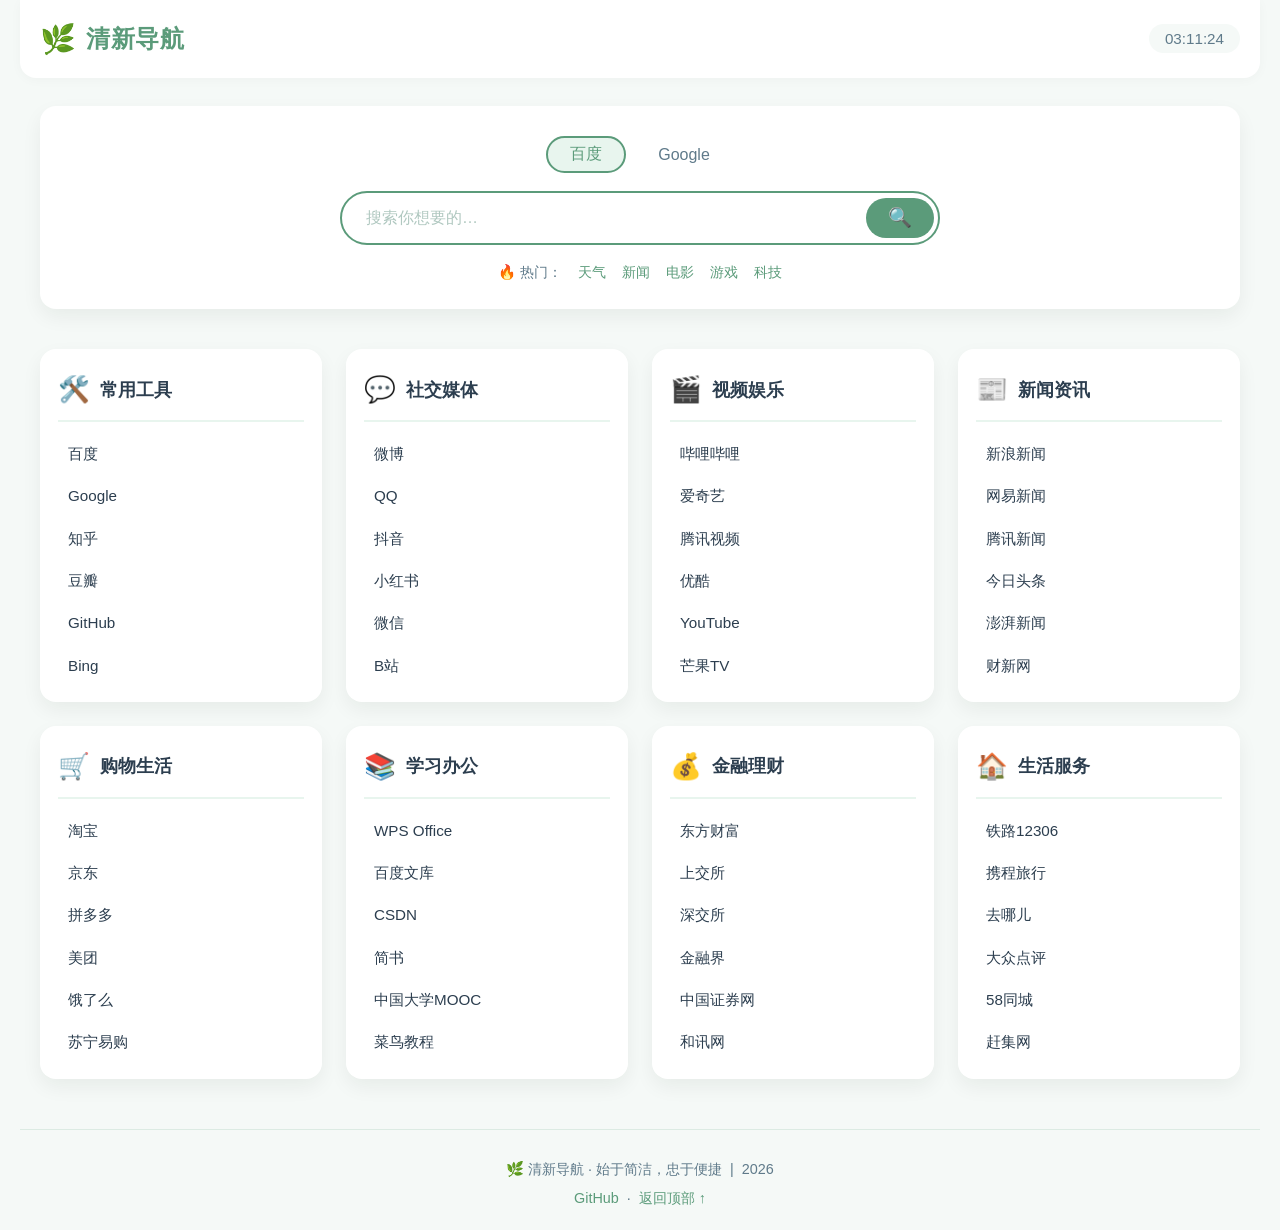
==== commit 594029d7: "Add files via upload" ====
--- a/index.html
+++ b/index.html
@@ -3,169 +3,193 @@
 <head>
     <meta charset="UTF-8" />
     <meta name="viewport" content="width=device-width, initial-scale=1.0" />
-    <title>我的导航 - 网址之家</title>
-    <!-- 外部样式 -->
-    <link rel="stylesheet" href="style.css" />
-    <!-- Font Awesome（仍使用CDN） -->
-    <link rel="stylesheet" href="https://cdnjs.cloudflare.com/ajax/libs/font-awesome/6.0.0-beta3/css/all.min.css" />
+    <title>清新导航 · 网址之家</title>
+    <!-- 引入外部 CSS -->
+    <link rel="stylesheet" href="css/style.css" />
+    <link rel="icon" href="data:image/svg+xml,<svg xmlns='http://www.w3.org/2000/svg' viewBox='0 0 100 100'><text y='.9em' font-size='90'>🌿</text></svg>" />
 </head>
 <body>
-    <!-- 顶部导航栏 -->
+
+    <!-- 顶部导航 -->
     <header class="header">
-        <div class="header-inner">
+        <div class="container header-inner">
             <div class="logo">
-                <i class="fas fa-compass"></i>
-                我的<span>导航</span>
+                <span class="logo-icon">🌿</span>
+                <span class="logo-text">清新导航</span>
             </div>
-            <div class="header-actions">
-                <a href="#" class="set-home"><i class="fas fa-home"></i> 设为首页</a>
-                <a href="#"><i class="far fa-star"></i> 收藏</a>
-                <a href="#"><i class="far fa-comment-dots"></i> 反馈</a>
+            <div class="header-right">
+                <span class="datetime" id="datetime">--:--:--</span>
             </div>
         </div>
     </header>
 
     <!-- 搜索区域 -->
     <section class="search-section">
-        <div class="search-container">
-            <div class="search-tabs" id="searchTabs">
-                <div class="search-tab active" data-engine="baidu">
-                    <i class="fab fa-baidu"></i> 百度 <span class="badge">推荐</span>
+        <div class="container">
+            <div class="search-box">
+                <div class="search-tabs">
+                    <button class="search-tab active" data-engine="baidu">百度</button>
+                    <button class="search-tab" data-engine="google">Google</button>
                 </div>
-                <div class="search-tab" data-engine="google">
-                    <i class="fab fa-google"></i> Google <span class="badge">国际</span>
+                <form class="search-form" id="searchForm">
+                    <input type="text" class="search-input" id="searchInput" placeholder="搜索你想要的…" autofocus />
+                    <button type="submit" class="search-btn">🔍</button>
+                </form>
+                <div class="search-hot">
+                    <span>🔥 热门：</span>
+                    <a href="https://www.baidu.com/s?wd=天气" target="_blank">天气</a>
+                    <a href="https://www.baidu.com/s?wd=新闻" target="_blank">新闻</a>
+                    <a href="https://www.baidu.com/s?wd=电影" target="_blank">电影</a>
+                    <a href="https://www.baidu.com/s?wd=游戏" target="_blank">游戏</a>
+                    <a href="https://www.baidu.com/s?wd=科技" target="_blank">科技</a>
                 </div>
-            </div>
-            <form id="searchForm" class="search-box-wrapper" action="#" method="get" target="_blank">
-                <i class="fas fa-search search-icon"></i>
-                <input type="text" id="searchInput" placeholder="输入关键词搜索..." autocomplete="off" />
-                <button type="submit" class="search-btn" id="searchBtn">
-                    <i class="fas fa-arrow-right"></i> <span>搜索</span>
-                </button>
-            </form>
-            <div class="search-hint">
-                <span class="label"><i class="fas fa-fire"></i> 热门：</span>
-                <a href="#">天气预报</a>
-                <a href="#">新闻</a>
-                <a href="#">电影</a>
-                <a href="#">翻译</a>
-                <a href="#">地图</a>
-                <a href="#">计算器</a>
             </div>
         </div>
     </section>
 
-    <!-- 导航主体 -->
-    <main class="main-content">
-        <!-- 常用推荐 -->
-        <div class="nav-section">
-            <div class="section-title">
-                <i class="fas fa-thumbs-up"></i> 常用推荐
-                <span class="more"><a href="#">更多 <i class="fas fa-chevron-right"></i></a></span>
-            </div>
-            <div class="site-grid">
-                <a class="site-item" href="https://www.baidu.com" target="_blank"><span class="favicon blue"><i class="fab fa-baidu"></i></span><span class="site-name">百度</span></a>
-                <a class="site-item" href="https://www.google.com" target="_blank"><span class="favicon red"><i class="fab fa-google"></i></span><span class="site-name">Google</span></a>
-                <a class="site-item" href="https://www.bilibili.com" target="_blank"><span class="favicon pink"><i class="fab fa-bilibili"></i></span><span class="site-name">B站</span></a>
-                <a class="site-item" href="https://www.zhihu.com" target="_blank"><span class="favicon blue"><i class="fab fa-zhihu"></i></span><span class="site-name">知乎</span></a>
-                <a class="site-item" href="https://github.com" target="_blank"><span class="favicon gray"><i class="fab fa-github"></i></span><span class="site-name">GitHub</span></a>
-                <a class="site-item" href="https://www.csdn.net" target="_blank"><span class="favicon red"><i class="fas fa-code"></i></span><span class="site-name">CSDN</span></a>
-            </div>
-        </div>
-        <!-- 新闻资讯 -->
-        <div class="nav-section">
-            <div class="section-title">
-                <i class="fas fa-newspaper"></i> 新闻资讯
-                <span class="more"><a href="#">更多 <i class="fas fa-chevron-right"></i></a></span>
-            </div>
-            <div class="site-grid">
-                <a class="site-item" href="https://news.163.com" target="_blank"><span class="favicon red"><i class="fas fa-newspaper"></i></span><span class="site-name">网易新闻</span></a>
-                <a class="site-item" href="https://www.sina.com.cn" target="_blank"><span class="favicon orange"><i class="fas fa-globe"></i></span><span class="site-name">新浪</span></a>
-                <a class="site-item" href="https://www.qq.com" target="_blank"><span class="favicon blue"><i class="fab fa-qq"></i></span><span class="site-name">腾讯网</span></a>
-                <a class="site-item" href="https://www.sohu.com" target="_blank"><span class="favicon purple"><i class="fas fa-video"></i></span><span class="site-name">搜狐</span></a>
-                <a class="site-item" href="https://www.people.com.cn" target="_blank"><span class="favicon red"><i class="fas fa-flag"></i></span><span class="site-name">人民网</span></a>
-                <a class="site-item" href="https://www.xinhuanet.com" target="_blank"><span class="favicon gray"><i class="fas fa-bullhorn"></i></span><span class="site-name">新华网</span></a>
-            </div>
-        </div>
-        <!-- 视频影音 -->
-        <div class="nav-section">
-            <div class="section-title">
-                <i class="fas fa-film"></i> 视频影音
-                <span class="more"><a href="#">更多 <i class="fas fa-chevron-right"></i></a></span>
-            </div>
-            <div class="site-grid">
-                <a class="site-item" href="https://www.bilibili.com" target="_blank"><span class="favicon pink"><i class="fab fa-bilibili"></i></span><span class="site-name">Bilibili</span></a>
-                <a class="site-item" href="https://www.iqiyi.com" target="_blank"><span class="favicon green"><i class="fas fa-play-circle"></i></span><span class="site-name">爱奇艺</span></a>
-                <a class="site-item" href="https://v.qq.com" target="_blank"><span class="favicon blue"><i class="fab fa-tencent-weibo"></i></span><span class="site-name">腾讯视频</span></a>
-                <a class="site-item" href="https://www.youku.com" target="_blank"><span class="favicon red"><i class="fas fa-video"></i></span><span class="site-name">优酷</span></a>
-                <a class="site-item" href="https://www.mgtv.com" target="_blank"><span class="favicon orange"><i class="fas fa-tv"></i></span><span class="site-name">芒果TV</span></a>
-                <a class="site-item" href="https://www.douyin.com" target="_blank"><span class="favicon blue"><i class="fab fa-tiktok"></i></span><span class="site-name">抖音</span></a>
-            </div>
-        </div>
-        <!-- 购物生活 -->
-        <div class="nav-section">
-            <div class="section-title">
-                <i class="fas fa-shopping-bag"></i> 购物生活
-                <span class="more"><a href="#">更多 <i class="fas fa-chevron-right"></i></a></span>
-            </div>
-            <div class="site-grid">
-                <a class="site-item" href="https://www.taobao.com" target="_blank"><span class="favicon orange"><i class="fas fa-shopping-cart"></i></span><span class="site-name">淘宝</span></a>
-                <a class="site-item" href="https://www.jd.com" target="_blank"><span class="favicon red"><i class="fas fa-box"></i></span><span class="site-name">京东</span></a>
-                <a class="site-item" href="https://www.pinduoduo.com" target="_blank"><span class="favicon purple"><i class="fas fa-store"></i></span><span class="site-name">拼多多</span></a>
-                <a class="site-item" href="https://www.tmall.com" target="_blank"><span class="favicon red"><i class="fas fa-tag"></i></span><span class="site-name">天猫</span></a>
-                <a class="site-item" href="https://www.suning.com" target="_blank"><span class="favicon blue"><i class="fas fa-bolt"></i></span><span class="site-name">苏宁</span></a>
-                <a class="site-item" href="https://www.dianping.com" target="_blank"><span class="favicon green"><i class="fas fa-utensils"></i></span><span class="site-name">大众点评</span></a>
-            </div>
-        </div>
-        <!-- 社交社区 -->
-        <div class="nav-section">
-            <div class="section-title">
-                <i class="fas fa-users"></i> 社交社区
-                <span class="more"><a href="#">更多 <i class="fas fa-chevron-right"></i></a></span>
-            </div>
-            <div class="site-grid">
-                <a class="site-item" href="https://weibo.com" target="_blank"><span class="favicon red"><i class="fab fa-weibo"></i></span><span class="site-name">微博</span></a>
-                <a class="site-item" href="https://www.zhihu.com" target="_blank"><span class="favicon blue"><i class="fab fa-zhihu"></i></span><span class="site-name">知乎</span></a>
-                <a class="site-item" href="https://www.douban.com" target="_blank"><span class="favicon green"><i class="fab fa-douban"></i></span><span class="site-name">豆瓣</span></a>
-                <a class="site-item" href="https://tieba.baidu.com" target="_blank"><span class="favicon blue"><i class="fab fa-baidu"></i></span><span class="site-name">百度贴吧</span></a>
-                <a class="site-item" href="https://www.xiaohongshu.com" target="_blank"><span class="favicon red"><i class="fas fa-book-open"></i></span><span class="site-name">小红书</span></a>
-                <a class="site-item" href="https://www.163.com" target="_blank"><span class="favicon red"><i class="fas fa-envelope"></i></span><span class="site-name">网易邮箱</span></a>
-            </div>
-        </div>
-        <!-- 工具查询 -->
-        <div class="nav-section">
-            <div class="section-title">
-                <i class="fas fa-tools"></i> 工具查询
-                <span class="more"><a href="#">更多 <i class="fas fa-chevron-right"></i></a></span>
-            </div>
-            <div class="site-grid">
-                <a class="site-item" href="https://translate.google.com" target="_blank"><span class="favicon blue"><i class="fas fa-language"></i></span><span class="site-name">Google翻译</span></a>
-                <a class="site-item" href="https://fanyi.baidu.com" target="_blank"><span class="favicon red"><i class="fas fa-language"></i></span><span class="site-name">百度翻译</span></a>
-                <a class="site-item" href="https://www.amap.com" target="_blank"><span class="favicon green"><i class="fas fa-map-marked-alt"></i></span><span class="site-name">高德地图</span></a>
-                <a class="site-item" href="https://map.baidu.com" target="_blank"><span class="favicon blue"><i class="fas fa-map"></i></span><span class="site-name">百度地图</span></a>
-                <a class="site-item" href="https://www.tianqi.com" target="_blank"><span class="favicon orange"><i class="fas fa-cloud-sun"></i></span><span class="site-name">天气查询</span></a>
-                <a class="site-item" href="https://www.12306.cn" target="_blank"><span class="favicon red"><i class="fas fa-train"></i></span><span class="site-name">12306</span></a>
+    <!-- 导航分类 -->
+    <main class="main">
+        <div class="container">
+            <div class="categories">
+                <!-- 常用工具 -->
+                <div class="category-card">
+                    <div class="category-header">
+                        <span class="category-icon">🛠️</span>
+                        <h2 class="category-title">常用工具</h2>
+                    </div>
+                    <ul class="category-links">
+                        <li><a href="https://www.baidu.com" target="_blank">百度</a></li>
+                        <li><a href="https://www.google.com" target="_blank">Google</a></li>
+                        <li><a href="https://www.zhihu.com" target="_blank">知乎</a></li>
+                        <li><a href="https://www.douban.com" target="_blank">豆瓣</a></li>
+                        <li><a href="https://github.com" target="_blank">GitHub</a></li>
+                        <li><a href="https://www.bing.com" target="_blank">Bing</a></li>
+                    </ul>
+                </div>
+                <!-- 社交媒体 -->
+                <div class="category-card">
+                    <div class="category-header">
+                        <span class="category-icon">💬</span>
+                        <h2 class="category-title">社交媒体</h2>
+                    </div>
+                    <ul class="category-links">
+                        <li><a href="https://weibo.com" target="_blank">微博</a></li>
+                        <li><a href="https://www.qq.com" target="_blank">QQ</a></li>
+                        <li><a href="https://www.douyin.com" target="_blank">抖音</a></li>
+                        <li><a href="https://www.xiaohongshu.com" target="_blank">小红书</a></li>
+                        <li><a href="https://www.weixin.qq.com" target="_blank">微信</a></li>
+                        <li><a href="https://www.bilibili.com" target="_blank">B站</a></li>
+                    </ul>
+                </div>
+                <!-- 视频娱乐 -->
+                <div class="category-card">
+                    <div class="category-header">
+                        <span class="category-icon">🎬</span>
+                        <h2 class="category-title">视频娱乐</h2>
+                    </div>
+                    <ul class="category-links">
+                        <li><a href="https://www.bilibili.com" target="_blank">哔哩哔哩</a></li>
+                        <li><a href="https://www.iqiyi.com" target="_blank">爱奇艺</a></li>
+                        <li><a href="https://v.qq.com" target="_blank">腾讯视频</a></li>
+                        <li><a href="https://www.youku.com" target="_blank">优酷</a></li>
+                        <li><a href="https://www.youtube.com" target="_blank">YouTube</a></li>
+                        <li><a href="https://www.mgtv.com" target="_blank">芒果TV</a></li>
+                    </ul>
+                </div>
+                <!-- 新闻资讯 -->
+                <div class="category-card">
+                    <div class="category-header">
+                        <span class="category-icon">📰</span>
+                        <h2 class="category-title">新闻资讯</h2>
+                    </div>
+                    <ul class="category-links">
+                        <li><a href="https://news.sina.com.cn" target="_blank">新浪新闻</a></li>
+                        <li><a href="https://news.163.com" target="_blank">网易新闻</a></li>
+                        <li><a href="https://news.qq.com" target="_blank">腾讯新闻</a></li>
+                        <li><a href="https://www.toutiao.com" target="_blank">今日头条</a></li>
+                        <li><a href="https://www.thepaper.cn" target="_blank">澎湃新闻</a></li>
+                        <li><a href="https://www.caixin.com" target="_blank">财新网</a></li>
+                    </ul>
+                </div>
+                <!-- 购物生活 -->
+                <div class="category-card">
+                    <div class="category-header">
+                        <span class="category-icon">🛒</span>
+                        <h2 class="category-title">购物生活</h2>
+                    </div>
+                    <ul class="category-links">
+                        <li><a href="https://www.taobao.com" target="_blank">淘宝</a></li>
+                        <li><a href="https://www.jd.com" target="_blank">京东</a></li>
+                        <li><a href="https://www.pinduoduo.com" target="_blank">拼多多</a></li>
+                        <li><a href="https://www.meituan.com" target="_blank">美团</a></li>
+                        <li><a href="https://www.ele.me" target="_blank">饿了么</a></li>
+                        <li><a href="https://www.suning.com" target="_blank">苏宁易购</a></li>
+                    </ul>
+                </div>
+                <!-- 学习办公 -->
+                <div class="category-card">
+                    <div class="category-header">
+                        <span class="category-icon">📚</span>
+                        <h2 class="category-title">学习办公</h2>
+                    </div>
+                    <ul class="category-links">
+                        <li><a href="https://www.wps.cn" target="_blank">WPS Office</a></li>
+                        <li><a href="https://wenku.baidu.com" target="_blank">百度文库</a></li>
+                        <li><a href="https://www.csdn.net" target="_blank">CSDN</a></li>
+                        <li><a href="https://www.jianshu.com" target="_blank">简书</a></li>
+                        <li><a href="https://www.icourse163.org" target="_blank">中国大学MOOC</a></li>
+                        <li><a href="https://www.runoob.com" target="_blank">菜鸟教程</a></li>
+                    </ul>
+                </div>
+                <!-- 金融理财 -->
+                <div class="category-card">
+                    <div class="category-header">
+                        <span class="category-icon">💰</span>
+                        <h2 class="category-title">金融理财</h2>
+                    </div>
+                    <ul class="category-links">
+                        <li><a href="https://www.eastmoney.com" target="_blank">东方财富</a></li>
+                        <li><a href="https://www.sse.com.cn" target="_blank">上交所</a></li>
+                        <li><a href="https://www.szse.cn" target="_blank">深交所</a></li>
+                        <li><a href="https://www.jrj.com.cn" target="_blank">金融界</a></li>
+                        <li><a href="https://www.cnstock.com" target="_blank">中国证券网</a></li>
+                        <li><a href="https://www.hexun.com" target="_blank">和讯网</a></li>
+                    </ul>
+                </div>
+                <!-- 生活服务 -->
+                <div class="category-card">
+                    <div class="category-header">
+                        <span class="category-icon">🏠</span>
+                        <h2 class="category-title">生活服务</h2>
+                    </div>
+                    <ul class="category-links">
+                        <li><a href="https://www.12306.cn" target="_blank">铁路12306</a></li>
+                        <li><a href="https://www.ctrip.com" target="_blank">携程旅行</a></li>
+                        <li><a href="https://www.qunar.com" target="_blank">去哪儿</a></li>
+                        <li><a href="https://www.dianping.com" target="_blank">大众点评</a></li>
+                        <li><a href="https://www.58.com" target="_blank">58同城</a></li>
+                        <li><a href="https://www.ganji.com" target="_blank">赶集网</a></li>
+                    </ul>
+                </div>
             </div>
         </div>
     </main>
 
     <!-- 底部 -->
     <footer class="footer">
-        <div class="footer-inner">
-            <div class="footer-links">
-                <a href="#">关于我们</a>
-                <a href="#">帮助中心</a>
-                <a href="#">隐私政策</a>
-                <a href="#">意见反馈</a>
-                <a href="https://github.com" target="_blank"><i class="fab fa-github"></i> GitHub</a>
-            </div>
-            <div class="copyright">
-                &copy; 2026 我的导航 · 收集整理实用网址 ·  <i class="fas fa-heart" style="color:#e74c3c;"></i> 简洁上网
-            </div>
+        <div class="container">
+            <p class="footer-text">
+                🌿 清新导航 · 始于简洁，忠于便捷 &nbsp;|&nbsp; <span id="footerYear"></span>
+            </p>
+            <p class="footer-meta">
+                <a href="https://github.com" target="_blank">GitHub</a>
+                &nbsp;·&nbsp;
+                <a href="#" id="backTop">返回顶部 ↑</a>
+            </p>
         </div>
     </footer>
 
-    <!-- 外部JavaScript -->
-    <script src="script.js"></script>
+    <!-- 引入外部 JavaScript -->
+    <script src="js/main.js"></script>
 </body>
 </html>
--- a/css/style.css
+++ b/css/style.css
@@ -0,0 +1,241 @@
+/* ===== 全局重置 & 变量 ===== */
+* {
+    margin: 0;
+    padding: 0;
+    box-sizing: border-box;
+}
+
+:root {
+    --primary: #5b9b7a;      /* 清新绿 */
+    --primary-light: #e8f5ee;
+    --bg: #f5f9f7;
+    --card-bg: #ffffff;
+    --text: #2c3e4f;
+    --text-light: #5f7a8a;
+    --shadow: 0 8px 20px rgba(0, 40, 20, 0.06);
+    --radius: 16px;
+    --transition: 0.25s ease;
+}
+
+body {
+    font-family: -apple-system, BlinkMacSystemFont, "Segoe UI", Roboto, "Helvetica Neue", Arial, sans-serif;
+    background: var(--bg);
+    color: var(--text);
+    line-height: 1.6;
+    padding: 0 20px;
+}
+
+.container {
+    max-width: 1280px;
+    margin: 0 auto;
+    padding: 0 20px;
+}
+
+/* ===== 头部 ===== */
+.header {
+    background: var(--card-bg);
+    box-shadow: 0 2px 12px rgba(0,0,0,0.03);
+    padding: 16px 0;
+    border-radius: 0 0 var(--radius) var(--radius);
+    margin-bottom: 28px;
+}
+
+.header-inner {
+    display: flex;
+    justify-content: space-between;
+    align-items: center;
+    flex-wrap: wrap;
+}
+
+.logo {
+    display: flex;
+    align-items: center;
+    gap: 10px;
+    font-size: 1.5rem;
+    font-weight: 600;
+    color: var(--primary);
+}
+.logo-icon { font-size: 1.8rem; }
+.logo-text { letter-spacing: 0.5px; }
+
+.datetime {
+    font-size: 0.95rem;
+    color: var(--text-light);
+    background: var(--bg);
+    padding: 6px 16px;
+    border-radius: 30px;
+}
+
+/* ===== 搜索区域 ===== */
+.search-section {
+    margin-bottom: 40px;
+}
+
+.search-box {
+    background: var(--card-bg);
+    border-radius: var(--radius);
+    box-shadow: var(--shadow);
+    padding: 30px 28px 24px;
+    text-align: center;
+}
+
+.search-tabs {
+    display: flex;
+    justify-content: center;
+    gap: 8px;
+    margin-bottom: 18px;
+}
+
+.search-tab {
+    background: transparent;
+    border: 2px solid transparent;
+    padding: 6px 22px;
+    border-radius: 30px;
+    font-size: 1rem;
+    font-weight: 500;
+    color: var(--text-light);
+    cursor: pointer;
+    transition: var(--transition);
+}
+.search-tab:hover { background: var(--bg); }
+.search-tab.active {
+    border-color: var(--primary);
+    color: var(--primary);
+    background: var(--primary-light);
+}
+
+.search-form {
+    display: flex;
+    justify-content: center;
+    align-items: center;
+    max-width: 600px;
+    margin: 0 auto 16px;
+    border-radius: 60px;
+    background: var(--bg);
+    padding: 4px 4px 4px 18px;
+    border: 2px solid transparent;
+    transition: var(--transition);
+}
+.search-form:focus-within {
+    border-color: var(--primary);
+    background: #fff;
+}
+
+.search-input {
+    flex: 1;
+    border: none;
+    background: transparent;
+    padding: 12px 6px;
+    font-size: 1rem;
+    outline: none;
+    color: var(--text);
+}
+.search-input::placeholder { color: #b0c8c0; }
+
+.search-btn {
+    background: var(--primary);
+    color: #fff;
+    border: none;
+    border-radius: 60px;
+    padding: 10px 22px;
+    font-size: 1.2rem;
+    cursor: pointer;
+    transition: var(--transition);
+    line-height: 1;
+}
+.search-btn:hover { background: #4a8a6a; transform: scale(0.97); }
+
+.search-hot {
+    font-size: 0.9rem;
+    color: var(--text-light);
+    display: flex;
+    flex-wrap: wrap;
+    justify-content: center;
+    gap: 6px 16px;
+}
+.search-hot a {
+    color: var(--primary);
+    text-decoration: none;
+    border-bottom: 1px dashed transparent;
+    transition: var(--transition);
+}
+.search-hot a:hover { border-bottom-color: var(--primary); }
+
+/* ===== 分类卡片 ===== */
+.categories {
+    display: grid;
+    grid-template-columns: repeat(auto-fill, minmax(240px, 1fr));
+    gap: 24px;
+}
+
+.category-card {
+    background: var(--card-bg);
+    border-radius: var(--radius);
+    box-shadow: var(--shadow);
+    padding: 20px 18px 18px;
+    transition: var(--transition);
+}
+.category-card:hover { transform: translateY(-4px); box-shadow: 0 12px 30px rgba(0,40,20,0.08); }
+
+.category-header {
+    display: flex;
+    align-items: center;
+    gap: 10px;
+    margin-bottom: 14px;
+    padding-bottom: 10px;
+    border-bottom: 2px solid var(--primary-light);
+}
+.category-icon { font-size: 1.6rem; }
+.category-title {
+    font-size: 1.1rem;
+    font-weight: 600;
+    color: var(--text);
+}
+
+.category-links {
+    list-style: none;
+    display: flex;
+    flex-direction: column;
+    gap: 6px;
+}
+.category-links li a {
+    display: block;
+    padding: 6px 10px;
+    border-radius: 8px;
+    color: var(--text);
+    text-decoration: none;
+    font-size: 0.95rem;
+    transition: var(--transition);
+    background: transparent;
+}
+.category-links li a:hover {
+    background: var(--primary-light);
+    color: var(--primary);
+    padding-left: 16px;
+}
+
+/* ===== 底部 ===== */
+.footer {
+    margin-top: 50px;
+    padding: 28px 0 20px;
+    border-top: 1px solid #dcebe3;
+    text-align: center;
+    color: var(--text-light);
+    font-size: 0.9rem;
+}
+.footer-text { margin-bottom: 6px; }
+.footer-meta a {
+    color: var(--primary);
+    text-decoration: none;
+    transition: var(--transition);
+}
+.footer-meta a:hover { text-decoration: underline; }
+
+/* ===== 响应式 ===== */
+@media (max-width: 640px) {
+    .header-inner { flex-direction: column; gap: 8px; }
+    .search-box { padding: 20px 16px; }
+    .search-form { flex-wrap: nowrap; padding: 4px 4px 4px 12px; }
+    .search-btn { padding: 8px 16px; }
+    .categories { grid-template-columns: 1fr; }
+}
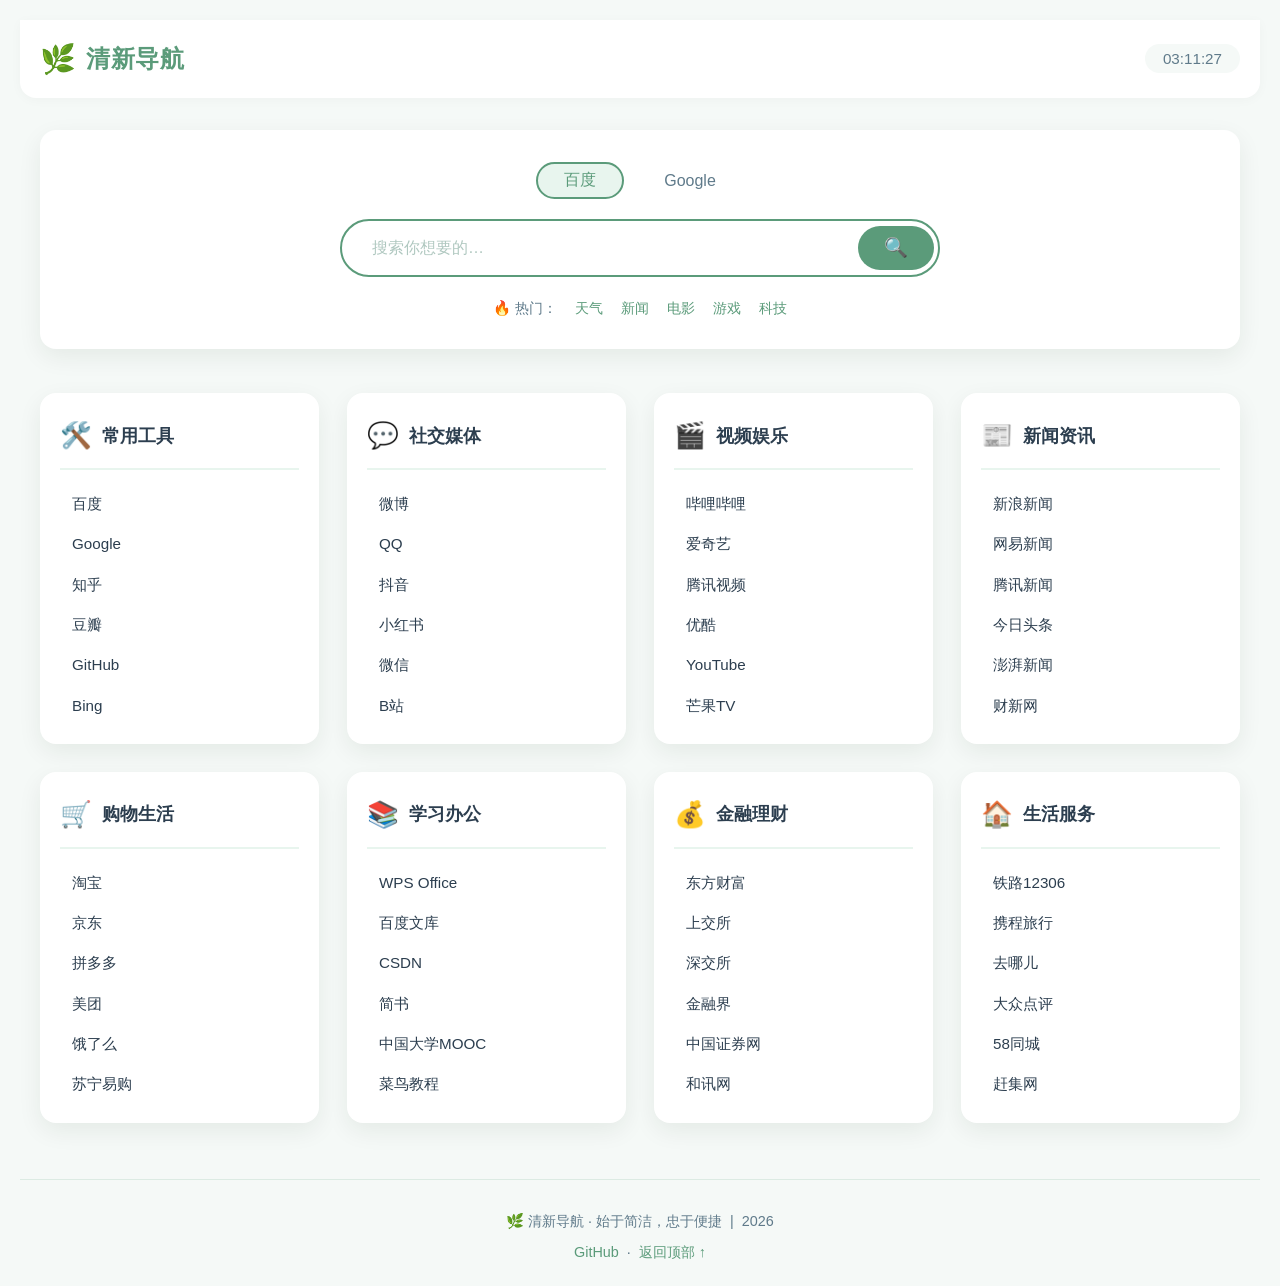
==== commit f607a1cc: "Add files via upload" ====
--- a/index.html
+++ b/index.html
@@ -4,7 +4,6 @@
     <meta charset="UTF-8" />
     <meta name="viewport" content="width=device-width, initial-scale=1.0" />
     <title>清新导航 · 网址之家</title>
-    <!-- 引入外部 CSS -->
     <link rel="stylesheet" href="css/style.css" />
     <link rel="icon" href="data:image/svg+xml,<svg xmlns='http://www.w3.org/2000/svg' viewBox='0 0 100 100'><text y='.9em' font-size='90'>🌿</text></svg>" />
 </head>
@@ -189,7 +188,6 @@
         </div>
     </footer>
 
-    <!-- 引入外部 JavaScript -->
     <script src="js/main.js"></script>
 </body>
 </html>
--- a/css/style.css
+++ b/css/style.css
@@ -6,13 +6,13 @@
 }
 
 :root {
-    --primary: #5b9b7a;      /* 清新绿 */
+    --primary: #5b9b7a;
     --primary-light: #e8f5ee;
     --bg: #f5f9f7;
     --card-bg: #ffffff;
     --text: #2c3e4f;
     --text-light: #5f7a8a;
-    --shadow: 0 8px 20px rgba(0, 40, 20, 0.06);
+    --shadow: 0 8px 24px rgba(0, 40, 20, 0.07);
     --radius: 16px;
     --transition: 0.25s ease;
 }
@@ -22,7 +22,7 @@
     background: var(--bg);
     color: var(--text);
     line-height: 1.6;
-    padding: 0 20px;
+    padding: 20px 20px 0;
 }
 
 .container {
@@ -37,7 +37,7 @@
     box-shadow: 0 2px 12px rgba(0,0,0,0.03);
     padding: 16px 0;
     border-radius: 0 0 var(--radius) var(--radius);
-    margin-bottom: 28px;
+    margin-bottom: 32px;
 }
 
 .header-inner {
@@ -62,34 +62,34 @@
     font-size: 0.95rem;
     color: var(--text-light);
     background: var(--bg);
-    padding: 6px 16px;
+    padding: 6px 18px;
     border-radius: 30px;
 }
 
 /* ===== 搜索区域 ===== */
 .search-section {
-    margin-bottom: 40px;
+    margin-bottom: 44px;
 }
 
 .search-box {
     background: var(--card-bg);
     border-radius: var(--radius);
     box-shadow: var(--shadow);
-    padding: 30px 28px 24px;
+    padding: 32px 28px 28px;
     text-align: center;
 }
 
 .search-tabs {
     display: flex;
     justify-content: center;
-    gap: 8px;
-    margin-bottom: 18px;
+    gap: 12px;
+    margin-bottom: 20px;
 }
 
 .search-tab {
     background: transparent;
     border: 2px solid transparent;
-    padding: 6px 22px;
+    padding: 6px 26px;
     border-radius: 30px;
     font-size: 1rem;
     font-weight: 500;
@@ -109,10 +109,10 @@
     justify-content: center;
     align-items: center;
     max-width: 600px;
-    margin: 0 auto 16px;
+    margin: 0 auto 20px;
     border-radius: 60px;
     background: var(--bg);
-    padding: 4px 4px 4px 18px;
+    padding: 4px 4px 4px 22px;
     border: 2px solid transparent;
     transition: var(--transition);
 }
@@ -125,7 +125,7 @@
     flex: 1;
     border: none;
     background: transparent;
-    padding: 12px 6px;
+    padding: 14px 8px;
     font-size: 1rem;
     outline: none;
     color: var(--text);
@@ -137,13 +137,13 @@
     color: #fff;
     border: none;
     border-radius: 60px;
-    padding: 10px 22px;
+    padding: 12px 26px;
     font-size: 1.2rem;
     cursor: pointer;
     transition: var(--transition);
     line-height: 1;
 }
-.search-btn:hover { background: #4a8a6a; transform: scale(0.97); }
+.search-btn:hover { background: #4a8a6a; transform: scale(0.96); }
 
 .search-hot {
     font-size: 0.9rem;
@@ -151,7 +151,7 @@
     display: flex;
     flex-wrap: wrap;
     justify-content: center;
-    gap: 6px 16px;
+    gap: 6px 18px;
 }
 .search-hot a {
     color: var(--primary);
@@ -165,24 +165,28 @@
 .categories {
     display: grid;
     grid-template-columns: repeat(auto-fill, minmax(240px, 1fr));
-    gap: 24px;
+    gap: 28px;  /* 卡片之间的间距，加大以拉开距离 */
+    margin-top: 8px;
 }
 
 .category-card {
     background: var(--card-bg);
     border-radius: var(--radius);
     box-shadow: var(--shadow);
-    padding: 20px 18px 18px;
-    transition: var(--transition);
-}
-.category-card:hover { transform: translateY(-4px); box-shadow: 0 12px 30px rgba(0,40,20,0.08); }
+    padding: 22px 20px 20px;
+    transition: var(--transition);
+}
+.category-card:hover {
+    transform: translateY(-4px);
+    box-shadow: 0 14px 34px rgba(0,40,20,0.10);
+}
 
 .category-header {
     display: flex;
     align-items: center;
     gap: 10px;
-    margin-bottom: 14px;
-    padding-bottom: 10px;
+    margin-bottom: 16px;
+    padding-bottom: 12px;
     border-bottom: 2px solid var(--primary-light);
 }
 .category-icon { font-size: 1.6rem; }
@@ -196,11 +200,11 @@
     list-style: none;
     display: flex;
     flex-direction: column;
-    gap: 6px;
+    gap: 4px;   /* 链接之间的间距，稍微紧凑但清晰 */
 }
 .category-links li a {
     display: block;
-    padding: 6px 10px;
+    padding: 6px 12px;
     border-radius: 8px;
     color: var(--text);
     text-decoration: none;
@@ -211,19 +215,19 @@
 .category-links li a:hover {
     background: var(--primary-light);
     color: var(--primary);
-    padding-left: 16px;
+    padding-left: 18px;
 }
 
 /* ===== 底部 ===== */
 .footer {
-    margin-top: 50px;
-    padding: 28px 0 20px;
+    margin-top: 56px;
+    padding: 30px 0 22px;
     border-top: 1px solid #dcebe3;
     text-align: center;
     color: var(--text-light);
     font-size: 0.9rem;
 }
-.footer-text { margin-bottom: 6px; }
+.footer-text { margin-bottom: 8px; }
 .footer-meta a {
     color: var(--primary);
     text-decoration: none;
@@ -233,9 +237,10 @@
 
 /* ===== 响应式 ===== */
 @media (max-width: 640px) {
-    .header-inner { flex-direction: column; gap: 8px; }
+    body { padding: 12px 12px 0; }
+    .header-inner { flex-direction: column; gap: 10px; }
     .search-box { padding: 20px 16px; }
-    .search-form { flex-wrap: nowrap; padding: 4px 4px 4px 12px; }
-    .search-btn { padding: 8px 16px; }
-    .categories { grid-template-columns: 1fr; }
+    .search-form { padding: 4px 4px 4px 14px; }
+    .search-btn { padding: 10px 18px; }
+    .categories { grid-template-columns: 1fr; gap: 20px; }
 }
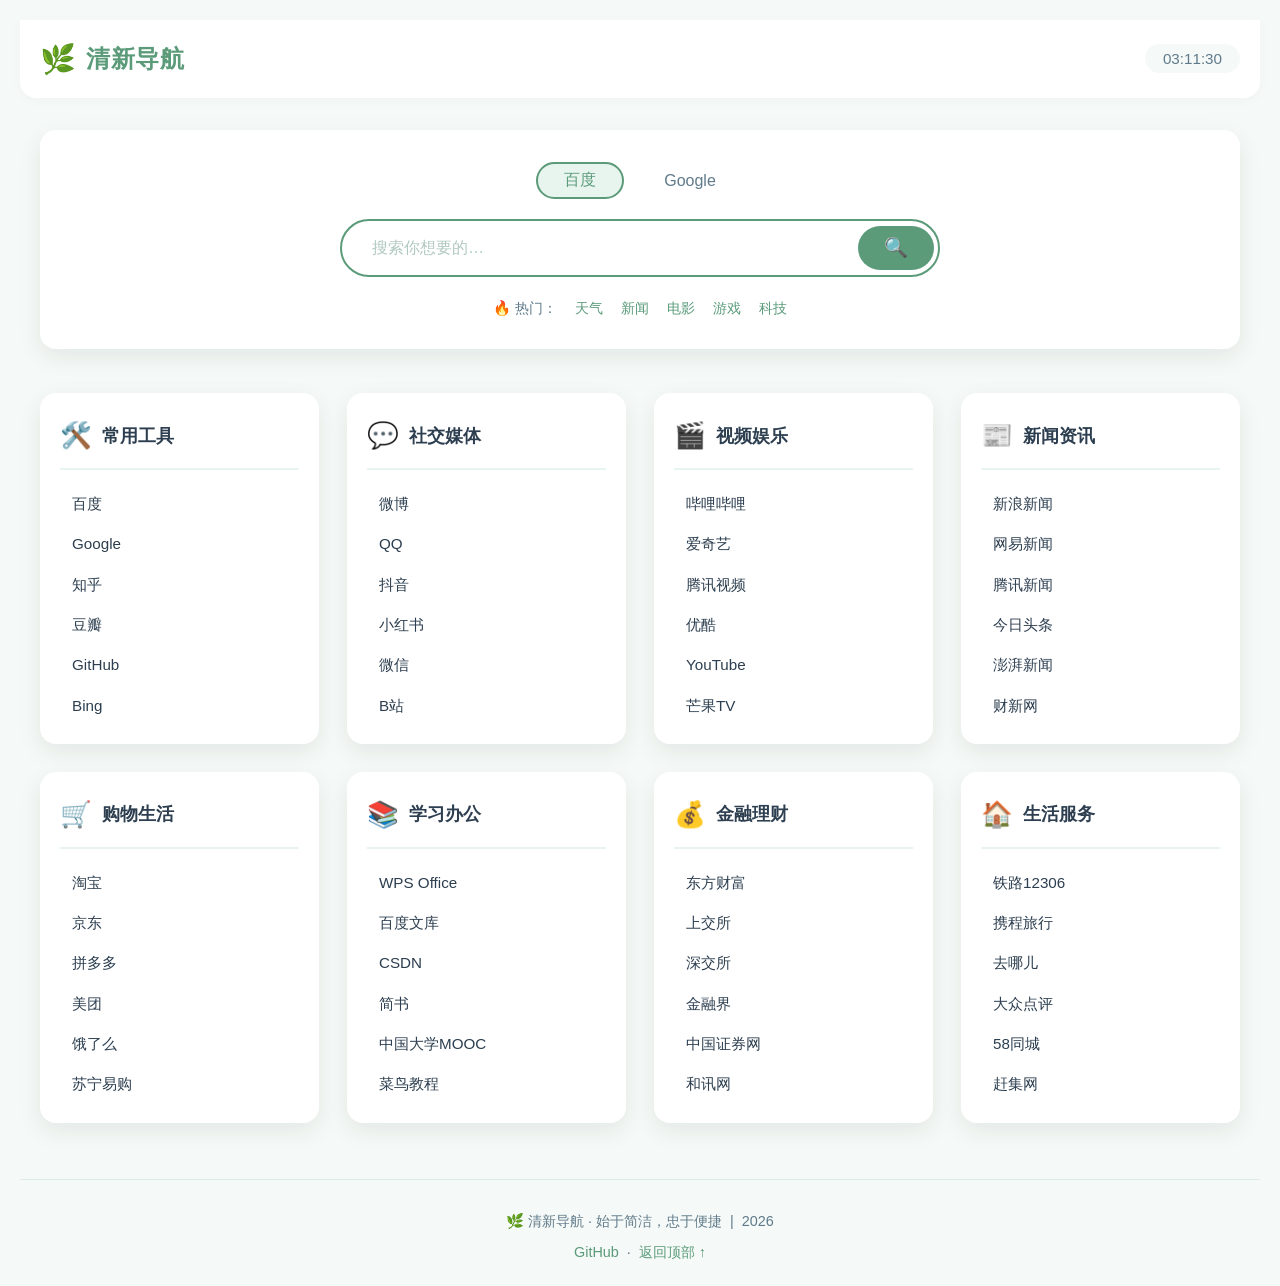
==== commit 8d2d6a84: "Add files via upload" ====
--- a/index.html
+++ b/index.html
@@ -4,11 +4,11 @@
     <meta charset="UTF-8" />
     <meta name="viewport" content="width=device-width, initial-scale=1.0" />
     <title>清新导航 · 网址之家</title>
+    <!-- 正确引用 CSS -->
     <link rel="stylesheet" href="css/style.css" />
     <link rel="icon" href="data:image/svg+xml,<svg xmlns='http://www.w3.org/2000/svg' viewBox='0 0 100 100'><text y='.9em' font-size='90'>🌿</text></svg>" />
 </head>
 <body>
-
     <!-- 顶部导航 -->
     <header class="header">
         <div class="container header-inner">
@@ -50,7 +50,7 @@
     <main class="main">
         <div class="container">
             <div class="categories">
-                <!-- 常用工具 -->
+                <!-- 8个卡片，内容与您截图一致 -->
                 <div class="category-card">
                     <div class="category-header">
                         <span class="category-icon">🛠️</span>
@@ -65,7 +65,6 @@
                         <li><a href="https://www.bing.com" target="_blank">Bing</a></li>
                     </ul>
                 </div>
-                <!-- 社交媒体 -->
                 <div class="category-card">
                     <div class="category-header">
                         <span class="category-icon">💬</span>
@@ -80,7 +79,6 @@
                         <li><a href="https://www.bilibili.com" target="_blank">B站</a></li>
                     </ul>
                 </div>
-                <!-- 视频娱乐 -->
                 <div class="category-card">
                     <div class="category-header">
                         <span class="category-icon">🎬</span>
@@ -95,7 +93,6 @@
                         <li><a href="https://www.mgtv.com" target="_blank">芒果TV</a></li>
                     </ul>
                 </div>
-                <!-- 新闻资讯 -->
                 <div class="category-card">
                     <div class="category-header">
                         <span class="category-icon">📰</span>
@@ -110,7 +107,6 @@
                         <li><a href="https://www.caixin.com" target="_blank">财新网</a></li>
                     </ul>
                 </div>
-                <!-- 购物生活 -->
                 <div class="category-card">
                     <div class="category-header">
                         <span class="category-icon">🛒</span>
@@ -125,7 +121,6 @@
                         <li><a href="https://www.suning.com" target="_blank">苏宁易购</a></li>
                     </ul>
                 </div>
-                <!-- 学习办公 -->
                 <div class="category-card">
                     <div class="category-header">
                         <span class="category-icon">📚</span>
@@ -140,7 +135,6 @@
                         <li><a href="https://www.runoob.com" target="_blank">菜鸟教程</a></li>
                     </ul>
                 </div>
-                <!-- 金融理财 -->
                 <div class="category-card">
                     <div class="category-header">
                         <span class="category-icon">💰</span>
@@ -155,7 +149,6 @@
                         <li><a href="https://www.hexun.com" target="_blank">和讯网</a></li>
                     </ul>
                 </div>
-                <!-- 生活服务 -->
                 <div class="category-card">
                     <div class="category-header">
                         <span class="category-icon">🏠</span>
--- a/css/style.css
+++ b/css/style.css
@@ -12,7 +12,7 @@
     --card-bg: #ffffff;
     --text: #2c3e4f;
     --text-light: #5f7a8a;
-    --shadow: 0 8px 24px rgba(0, 40, 20, 0.07);
+    --shadow: 0 8px 24px rgba(0, 40, 20, 0.08);
     --radius: 16px;
     --transition: 0.25s ease;
 }
@@ -23,6 +23,7 @@
     color: var(--text);
     line-height: 1.6;
     padding: 20px 20px 0;
+    min-height: 100vh;
 }
 
 .container {
@@ -161,11 +162,11 @@
 }
 .search-hot a:hover { border-bottom-color: var(--primary); }
 
-/* ===== 分类卡片 ===== */
+/* ===== 分类卡片（网格布局） ===== */
 .categories {
     display: grid;
     grid-template-columns: repeat(auto-fill, minmax(240px, 1fr));
-    gap: 28px;  /* 卡片之间的间距，加大以拉开距离 */
+    gap: 28px;  /* 卡片之间的间距 */
     margin-top: 8px;
 }
 
@@ -200,7 +201,7 @@
     list-style: none;
     display: flex;
     flex-direction: column;
-    gap: 4px;   /* 链接之间的间距，稍微紧凑但清晰 */
+    gap: 4px;
 }
 .category-links li a {
     display: block;
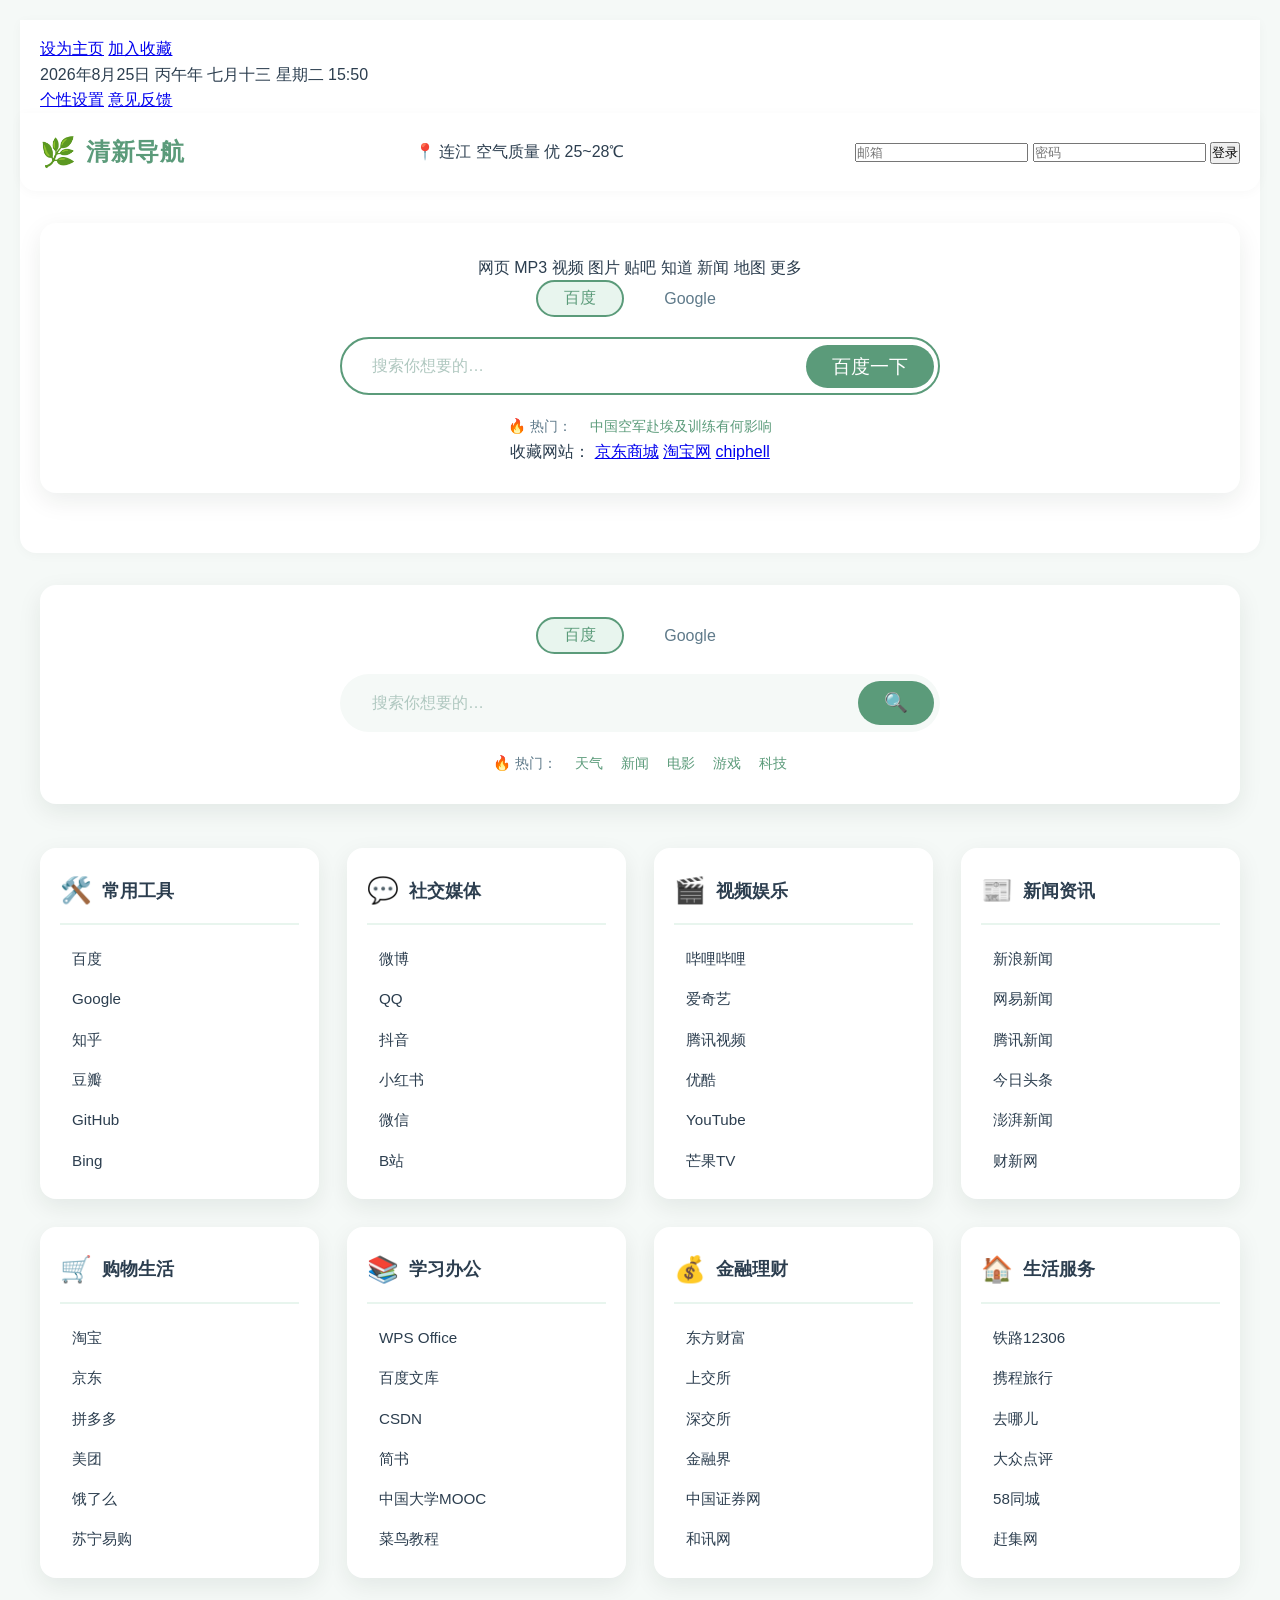
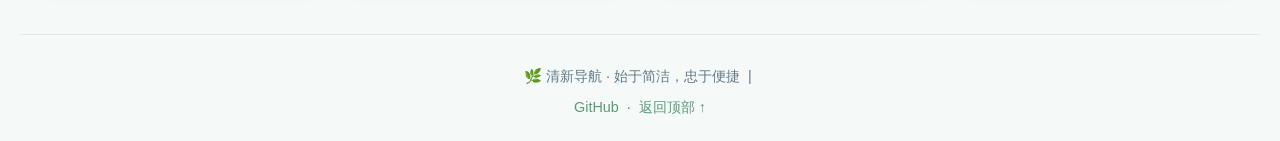
==== commit cc0246df: "Update index.html" ====
--- a/index.html
+++ b/index.html
@@ -11,15 +11,81 @@
 <body>
     <!-- 顶部导航 -->
     <header class="header">
-        <div class="container header-inner">
-            <div class="logo">
-                <span class="logo-icon">🌿</span>
-                <span class="logo-text">清新导航</span>
-            </div>
-            <div class="header-right">
-                <span class="datetime" id="datetime">--:--:--</span>
-            </div>
-        </div>
+       <div class="topbar">
+    <div class="container topbar-inner">
+        <div class="topbar-left">
+            <a href="#">设为主页</a>
+            <a href="#">加入收藏</a>
+        </div>
+        <div class="topbar-center" id="topDate">2026年8月25日 丙午年 七月十三 星期二 15:50</div>
+        <div class="topbar-right">
+            <a href="#">个性设置</a>
+            <a href="#">意见反馈</a>
+        </div>
+    </div>
+</div>
+
+<!-- ===== 主头部（Logo + 天气 + 邮箱） ===== -->
+<header class="header">
+    <div class="container header-inner">
+        <div class="logo">
+            <span class="logo-icon">🌿</span>
+            <span class="logo-text">清新导航</span>
+        </div>
+        <div class="header-weather">
+            <span>📍 连江</span>
+            <span>空气质量 优</span>
+            <span>25~28℃</span>
+        </div>
+        <div class="header-login">
+            <input type="text" placeholder="邮箱" />
+            <input type="password" placeholder="密码" />
+            <button>登录</button>
+        </div>
+    </div>
+</header>
+
+<!-- ===== 搜索区域（带更多标签） ===== -->
+<section class="search-section">
+    <div class="container">
+        <div class="search-box">
+            <!-- 搜索类型标签（可隐藏，但为仿hao268可保留） -->
+            <div class="search-tags">
+                <span class="active">网页</span>
+                <span>MP3</span>
+                <span>视频</span>
+                <span>图片</span>
+                <span>贴吧</span>
+                <span>知道</span>
+                <span>新闻</span>
+                <span>地图</span>
+                <span>更多</span>
+            </div>
+            <!-- 双引擎搜索表单（保留） -->
+            <div class="search-tabs">
+                <button class="search-tab active" data-engine="baidu">百度</button>
+                <button class="search-tab" data-engine="google">Google</button>
+            </div>
+            <form class="search-form" id="searchForm">
+                <input type="text" class="search-input" id="searchInput" placeholder="搜索你想要的…" autofocus />
+                <button type="submit" class="search-btn">百度一下</button>
+            </form>
+            <!-- 热门搜索词（保留） -->
+            <div class="search-hot">
+                <span>🔥 热门：</span>
+                <a href="https://www.baidu.com/s?wd=中国空军赴埃及训练有何影响" target="_blank">中国空军赴埃及训练有何影响</a>
+            </div>
+            <!-- ★★★ 新增：收藏网站横条 ★★★ -->
+            <div class="favorite-sites">
+                <span>收藏网站：</span>
+                <a href="https://www.jd.com" target="_blank">京东商城</a>
+                <a href="https://www.taobao.com" target="_blank">淘宝网</a>
+                <a href="https://www.chiphell.com" target="_blank">chiphell</a>
+                <!-- 您可以增删更多 -->
+            </div>
+        </div>
+    </div>
+</section>
     </header>
 
     <!-- 搜索区域 -->
@@ -183,4 +249,4 @@
 
     <script src="js/main.js"></script>
 </body>
-</html>+</html>
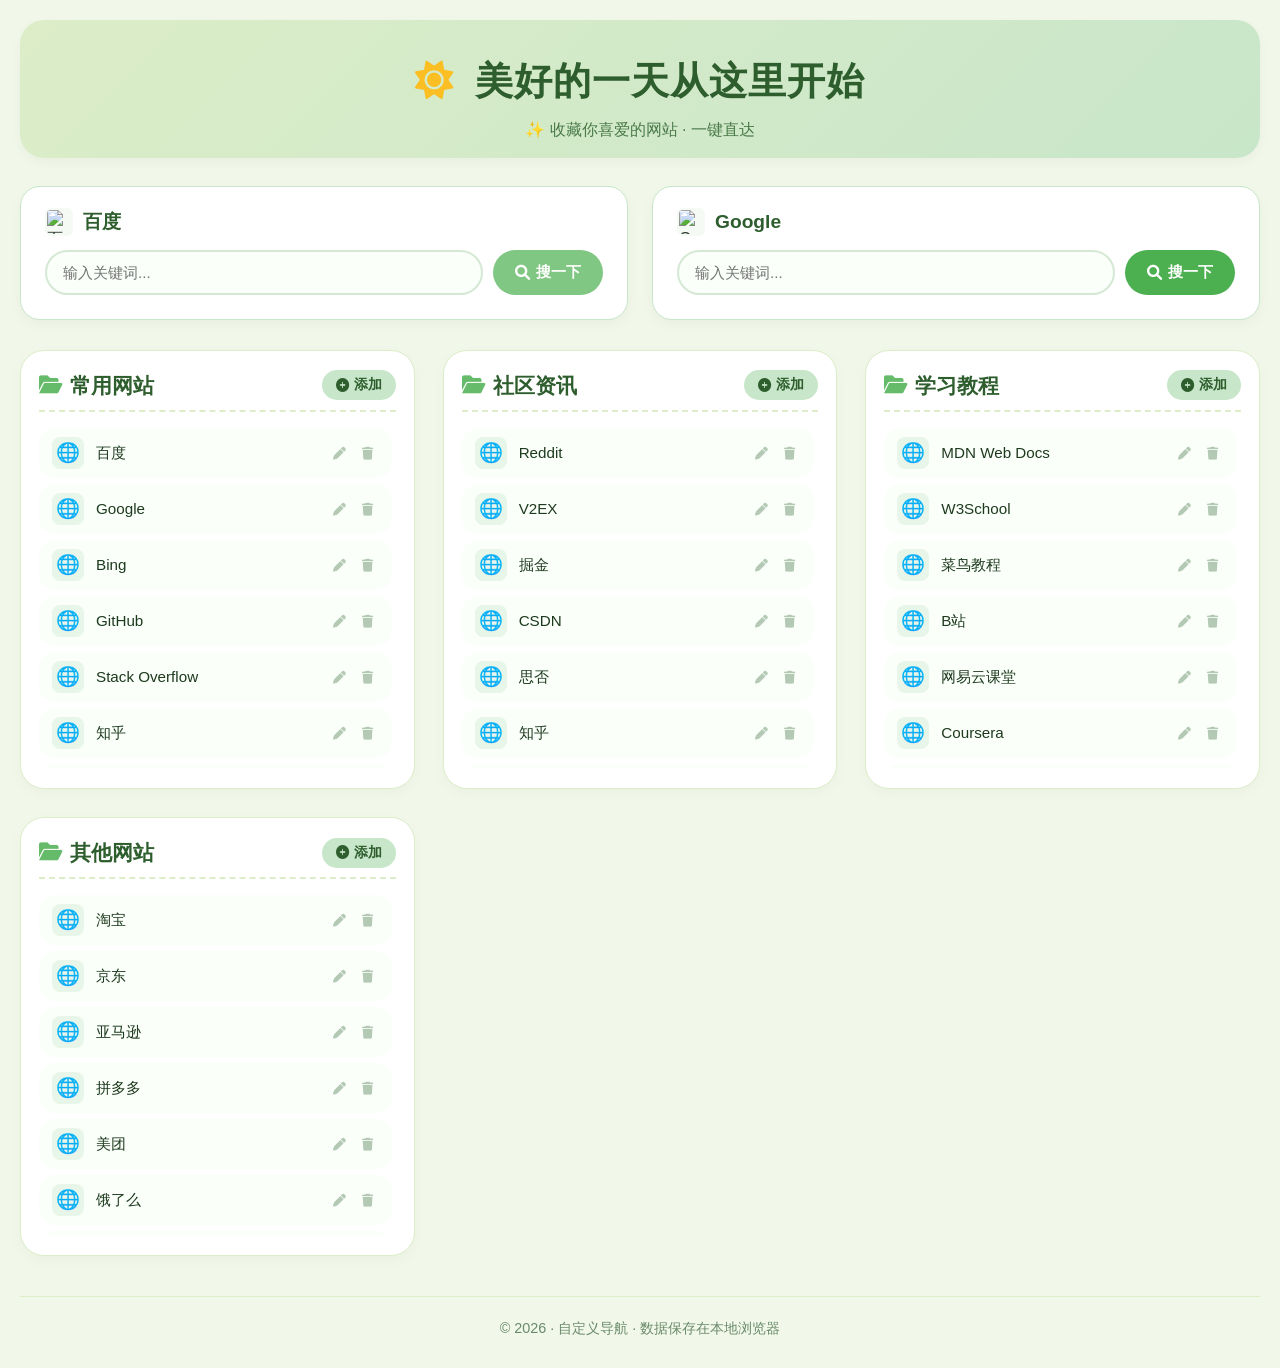
==== commit 3061335c: "Add files via upload" ====
--- a/index.html
+++ b/index.html
@@ -3,250 +3,133 @@
 <head>
     <meta charset="UTF-8" />
     <meta name="viewport" content="width=device-width, initial-scale=1.0" />
-    <title>清新导航 · 网址之家</title>
-    <!-- 正确引用 CSS -->
+    <title>我的导航 · 美好的一天从这里开始</title>
+    <!-- Font Awesome 图标库 -->
+    <link rel="stylesheet" href="https://cdnjs.cloudflare.com/ajax/libs/font-awesome/6.0.0-beta3/css/all.min.css" />
+    <!-- 自定义样式 -->
     <link rel="stylesheet" href="css/style.css" />
-    <link rel="icon" href="data:image/svg+xml,<svg xmlns='http://www.w3.org/2000/svg' viewBox='0 0 100 100'><text y='.9em' font-size='90'>🌿</text></svg>" />
 </head>
 <body>
-    <!-- 顶部导航 -->
+
+    <!-- 头部 -->
     <header class="header">
-       <div class="topbar">
-    <div class="container topbar-inner">
-        <div class="topbar-left">
-            <a href="#">设为主页</a>
-            <a href="#">加入收藏</a>
+        <div class="header-inner">
+            <h1 class="site-title">
+                <i class="fas fa-sun" style="color: #fbbf24; margin-right: 10px;"></i>
+                美好的一天从这里开始
+            </h1>
+            <p class="site-subtitle">✨ 收藏你喜爱的网站 · 一键直达</p>
         </div>
-        <div class="topbar-center" id="topDate">2026年8月25日 丙午年 七月十三 星期二 15:50</div>
-        <div class="topbar-right">
-            <a href="#">个性设置</a>
-            <a href="#">意见反馈</a>
-        </div>
-    </div>
-</div>
-
-<!-- ===== 主头部（Logo + 天气 + 邮箱） ===== -->
-<header class="header">
-    <div class="container header-inner">
-        <div class="logo">
-            <span class="logo-icon">🌿</span>
-            <span class="logo-text">清新导航</span>
-        </div>
-        <div class="header-weather">
-            <span>📍 连江</span>
-            <span>空气质量 优</span>
-            <span>25~28℃</span>
-        </div>
-        <div class="header-login">
-            <input type="text" placeholder="邮箱" />
-            <input type="password" placeholder="密码" />
-            <button>登录</button>
-        </div>
-    </div>
-</header>
-
-<!-- ===== 搜索区域（带更多标签） ===== -->
-<section class="search-section">
-    <div class="container">
-        <div class="search-box">
-            <!-- 搜索类型标签（可隐藏，但为仿hao268可保留） -->
-            <div class="search-tags">
-                <span class="active">网页</span>
-                <span>MP3</span>
-                <span>视频</span>
-                <span>图片</span>
-                <span>贴吧</span>
-                <span>知道</span>
-                <span>新闻</span>
-                <span>地图</span>
-                <span>更多</span>
-            </div>
-            <!-- 双引擎搜索表单（保留） -->
-            <div class="search-tabs">
-                <button class="search-tab active" data-engine="baidu">百度</button>
-                <button class="search-tab" data-engine="google">Google</button>
-            </div>
-            <form class="search-form" id="searchForm">
-                <input type="text" class="search-input" id="searchInput" placeholder="搜索你想要的…" autofocus />
-                <button type="submit" class="search-btn">百度一下</button>
-            </form>
-            <!-- 热门搜索词（保留） -->
-            <div class="search-hot">
-                <span>🔥 热门：</span>
-                <a href="https://www.baidu.com/s?wd=中国空军赴埃及训练有何影响" target="_blank">中国空军赴埃及训练有何影响</a>
-            </div>
-            <!-- ★★★ 新增：收藏网站横条 ★★★ -->
-            <div class="favorite-sites">
-                <span>收藏网站：</span>
-                <a href="https://www.jd.com" target="_blank">京东商城</a>
-                <a href="https://www.taobao.com" target="_blank">淘宝网</a>
-                <a href="https://www.chiphell.com" target="_blank">chiphell</a>
-                <!-- 您可以增删更多 -->
-            </div>
-        </div>
-    </div>
-</section>
     </header>
 
-    <!-- 搜索区域 -->
+    <!-- 搜索引擎区域 -->
     <section class="search-section">
-        <div class="container">
+        <div class="search-container">
+
+            <!-- 百度 -->
             <div class="search-box">
-                <div class="search-tabs">
-                    <button class="search-tab active" data-engine="baidu">百度</button>
-                    <button class="search-tab" data-engine="google">Google</button>
+                <div class="search-brand">
+                    <img src="https://www.baidu.com/favicon.ico" alt="百度" class="brand-icon" />
+                    <span class="brand-name">百度</span>
                 </div>
-                <form class="search-form" id="searchForm">
-                    <input type="text" class="search-input" id="searchInput" placeholder="搜索你想要的…" autofocus />
-                    <button type="submit" class="search-btn">🔍</button>
-                </form>
-                <div class="search-hot">
-                    <span>🔥 热门：</span>
-                    <a href="https://www.baidu.com/s?wd=天气" target="_blank">天气</a>
-                    <a href="https://www.baidu.com/s?wd=新闻" target="_blank">新闻</a>
-                    <a href="https://www.baidu.com/s?wd=电影" target="_blank">电影</a>
-                    <a href="https://www.baidu.com/s?wd=游戏" target="_blank">游戏</a>
-                    <a href="https://www.baidu.com/s?wd=科技" target="_blank">科技</a>
+                <div class="search-input-group">
+                    <input type="text" id="baiduInput" placeholder="输入关键词..." class="search-input" />
+                    <button id="baiduBtn" class="search-btn baidu-btn">
+                        <i class="fas fa-search"></i> 搜一下
+                    </button>
                 </div>
             </div>
+
+            <!-- Google -->
+            <div class="search-box">
+                <div class="search-brand">
+                    <img src="https://www.google.com/favicon.ico" alt="Google" class="brand-icon" />
+                    <span class="brand-name">Google</span>
+                </div>
+                <div class="search-input-group">
+                    <input type="text" id="googleInput" placeholder="输入关键词..." class="search-input" />
+                    <button id="googleBtn" class="search-btn google-btn">
+                        <i class="fas fa-search"></i> 搜一下
+                    </button>
+                </div>
+            </div>
+
         </div>
     </section>
 
-    <!-- 导航分类 -->
-    <main class="main">
-        <div class="container">
-            <div class="categories">
-                <!-- 8个卡片，内容与您截图一致 -->
-                <div class="category-card">
-                    <div class="category-header">
-                        <span class="category-icon">🛠️</span>
-                        <h2 class="category-title">常用工具</h2>
-                    </div>
-                    <ul class="category-links">
-                        <li><a href="https://www.baidu.com" target="_blank">百度</a></li>
-                        <li><a href="https://www.google.com" target="_blank">Google</a></li>
-                        <li><a href="https://www.zhihu.com" target="_blank">知乎</a></li>
-                        <li><a href="https://www.douban.com" target="_blank">豆瓣</a></li>
-                        <li><a href="https://github.com" target="_blank">GitHub</a></li>
-                        <li><a href="https://www.bing.com" target="_blank">Bing</a></li>
-                    </ul>
-                </div>
-                <div class="category-card">
-                    <div class="category-header">
-                        <span class="category-icon">💬</span>
-                        <h2 class="category-title">社交媒体</h2>
-                    </div>
-                    <ul class="category-links">
-                        <li><a href="https://weibo.com" target="_blank">微博</a></li>
-                        <li><a href="https://www.qq.com" target="_blank">QQ</a></li>
-                        <li><a href="https://www.douyin.com" target="_blank">抖音</a></li>
-                        <li><a href="https://www.xiaohongshu.com" target="_blank">小红书</a></li>
-                        <li><a href="https://www.weixin.qq.com" target="_blank">微信</a></li>
-                        <li><a href="https://www.bilibili.com" target="_blank">B站</a></li>
-                    </ul>
-                </div>
-                <div class="category-card">
-                    <div class="category-header">
-                        <span class="category-icon">🎬</span>
-                        <h2 class="category-title">视频娱乐</h2>
-                    </div>
-                    <ul class="category-links">
-                        <li><a href="https://www.bilibili.com" target="_blank">哔哩哔哩</a></li>
-                        <li><a href="https://www.iqiyi.com" target="_blank">爱奇艺</a></li>
-                        <li><a href="https://v.qq.com" target="_blank">腾讯视频</a></li>
-                        <li><a href="https://www.youku.com" target="_blank">优酷</a></li>
-                        <li><a href="https://www.youtube.com" target="_blank">YouTube</a></li>
-                        <li><a href="https://www.mgtv.com" target="_blank">芒果TV</a></li>
-                    </ul>
-                </div>
-                <div class="category-card">
-                    <div class="category-header">
-                        <span class="category-icon">📰</span>
-                        <h2 class="category-title">新闻资讯</h2>
-                    </div>
-                    <ul class="category-links">
-                        <li><a href="https://news.sina.com.cn" target="_blank">新浪新闻</a></li>
-                        <li><a href="https://news.163.com" target="_blank">网易新闻</a></li>
-                        <li><a href="https://news.qq.com" target="_blank">腾讯新闻</a></li>
-                        <li><a href="https://www.toutiao.com" target="_blank">今日头条</a></li>
-                        <li><a href="https://www.thepaper.cn" target="_blank">澎湃新闻</a></li>
-                        <li><a href="https://www.caixin.com" target="_blank">财新网</a></li>
-                    </ul>
-                </div>
-                <div class="category-card">
-                    <div class="category-header">
-                        <span class="category-icon">🛒</span>
-                        <h2 class="category-title">购物生活</h2>
-                    </div>
-                    <ul class="category-links">
-                        <li><a href="https://www.taobao.com" target="_blank">淘宝</a></li>
-                        <li><a href="https://www.jd.com" target="_blank">京东</a></li>
-                        <li><a href="https://www.pinduoduo.com" target="_blank">拼多多</a></li>
-                        <li><a href="https://www.meituan.com" target="_blank">美团</a></li>
-                        <li><a href="https://www.ele.me" target="_blank">饿了么</a></li>
-                        <li><a href="https://www.suning.com" target="_blank">苏宁易购</a></li>
-                    </ul>
-                </div>
-                <div class="category-card">
-                    <div class="category-header">
-                        <span class="category-icon">📚</span>
-                        <h2 class="category-title">学习办公</h2>
-                    </div>
-                    <ul class="category-links">
-                        <li><a href="https://www.wps.cn" target="_blank">WPS Office</a></li>
-                        <li><a href="https://wenku.baidu.com" target="_blank">百度文库</a></li>
-                        <li><a href="https://www.csdn.net" target="_blank">CSDN</a></li>
-                        <li><a href="https://www.jianshu.com" target="_blank">简书</a></li>
-                        <li><a href="https://www.icourse163.org" target="_blank">中国大学MOOC</a></li>
-                        <li><a href="https://www.runoob.com" target="_blank">菜鸟教程</a></li>
-                    </ul>
-                </div>
-                <div class="category-card">
-                    <div class="category-header">
-                        <span class="category-icon">💰</span>
-                        <h2 class="category-title">金融理财</h2>
-                    </div>
-                    <ul class="category-links">
-                        <li><a href="https://www.eastmoney.com" target="_blank">东方财富</a></li>
-                        <li><a href="https://www.sse.com.cn" target="_blank">上交所</a></li>
-                        <li><a href="https://www.szse.cn" target="_blank">深交所</a></li>
-                        <li><a href="https://www.jrj.com.cn" target="_blank">金融界</a></li>
-                        <li><a href="https://www.cnstock.com" target="_blank">中国证券网</a></li>
-                        <li><a href="https://www.hexun.com" target="_blank">和讯网</a></li>
-                    </ul>
-                </div>
-                <div class="category-card">
-                    <div class="category-header">
-                        <span class="category-icon">🏠</span>
-                        <h2 class="category-title">生活服务</h2>
-                    </div>
-                    <ul class="category-links">
-                        <li><a href="https://www.12306.cn" target="_blank">铁路12306</a></li>
-                        <li><a href="https://www.ctrip.com" target="_blank">携程旅行</a></li>
-                        <li><a href="https://www.qunar.com" target="_blank">去哪儿</a></li>
-                        <li><a href="https://www.dianping.com" target="_blank">大众点评</a></li>
-                        <li><a href="https://www.58.com" target="_blank">58同城</a></li>
-                        <li><a href="https://www.ganji.com" target="_blank">赶集网</a></li>
-                    </ul>
-                </div>
-            </div>
+    <!-- 分类导航区域 -->
+    <main class="main-content">
+        <div id="categoriesContainer">
+            <!-- 由 JavaScript 动态渲染 -->
         </div>
     </main>
 
     <!-- 底部 -->
     <footer class="footer">
-        <div class="container">
-            <p class="footer-text">
-                🌿 清新导航 · 始于简洁，忠于便捷 &nbsp;|&nbsp; <span id="footerYear"></span>
-            </p>
-            <p class="footer-meta">
-                <a href="https://github.com" target="_blank">GitHub</a>
-                &nbsp;·&nbsp;
-                <a href="#" id="backTop">返回顶部 ↑</a>
-            </p>
-        </div>
+        <p>© 2026 · 自定义导航 · 数据保存在本地浏览器</p>
     </footer>
 
+    <!-- 模态框：添加 / 编辑网站 -->
+    <div id="siteModal" class="modal">
+        <div class="modal-content">
+            <div class="modal-header">
+                <h3 id="modalTitle"><i class="fas fa-pen"></i> 编辑网站</h3>
+                <button class="modal-close" id="modalClose">&times;</button>
+            </div>
+            <div class="modal-body">
+                <form id="siteForm">
+                    <input type="hidden" id="editCategoryId" />
+                    <input type="hidden" id="editSiteId" />
+
+                    <div class="form-group">
+                        <label for="siteName">网站名称 <span class="required">*</span></label>
+                        <input type="text" id="siteName" placeholder="例如：百度" required />
+                    </div>
+
+                    <div class="form-group">
+                        <label for="siteUrl">网址 <span class="required">*</span></label>
+                        <input type="url" id="siteUrl" placeholder="https://www.baidu.com" required />
+                    </div>
+
+                    <div class="form-group">
+                        <label for="siteIcon">图标（可选）</label>
+                        <div class="icon-input-hint">
+                            <input type="text" id="siteIcon" placeholder="留空自动获取 favicon，或输入 emoji / 文字" />
+                            <span class="hint-text"><i class="fas fa-info-circle"></i> 例如：🔥 或 百</span>
+                        </div>
+                    </div>
+
+                    <div class="form-actions">
+                        <button type="button" class="btn btn-secondary" id="modalCancel">取消</button>
+                        <button type="submit" class="btn btn-primary" id="modalSubmit">
+                            <i class="fas fa-save"></i> 保存
+                        </button>
+                    </div>
+                </form>
+            </div>
+        </div>
+    </div>
+
+    <!-- 删除确认弹窗 -->
+    <div id="deleteModal" class="modal">
+        <div class="modal-content" style="max-width: 420px;">
+            <div class="modal-header">
+                <h3><i class="fas fa-exclamation-triangle" style="color: #ef4444;"></i> 确认删除</h3>
+                <button class="modal-close" id="deleteModalClose">&times;</button>
+            </div>
+            <div class="modal-body">
+                <p id="deleteConfirmMsg">确定要删除该网站吗？</p>
+                <div class="form-actions" style="justify-content: center; gap: 16px;">
+                    <button type="button" class="btn btn-secondary" id="deleteCancel">取消</button>
+                    <button type="button" class="btn btn-danger" id="deleteConfirm">
+                        <i class="fas fa-trash"></i> 删除
+                    </button>
+                </div>
+            </div>
+        </div>
+    </div>
+
+    <!-- JavaScript 主逻辑 -->
     <script src="js/main.js"></script>
 </body>
-</html>
+</html>
--- a/css/style.css
+++ b/css/style.css
@@ -1,247 +1,512 @@
-/* ===== 全局重置 & 变量 ===== */
+/* ===== 全局重置 & 基础 ===== */
 * {
     margin: 0;
     padding: 0;
     box-sizing: border-box;
 }
 
-:root {
-    --primary: #5b9b7a;
-    --primary-light: #e8f5ee;
-    --bg: #f5f9f7;
-    --card-bg: #ffffff;
-    --text: #2c3e4f;
-    --text-light: #5f7a8a;
-    --shadow: 0 8px 24px rgba(0, 40, 20, 0.08);
-    --radius: 16px;
-    --transition: 0.25s ease;
-}
-
 body {
-    font-family: -apple-system, BlinkMacSystemFont, "Segoe UI", Roboto, "Helvetica Neue", Arial, sans-serif;
-    background: var(--bg);
-    color: var(--text);
+    font-family: 'Segoe UI', Roboto, 'Helvetica Neue', sans-serif;
+    background: #f1f8e9;  /* 淡绿色背景 */
+    color: #2e3b2e;
     line-height: 1.6;
-    padding: 20px 20px 0;
+    padding: 20px;
     min-height: 100vh;
-}
-
-.container {
-    max-width: 1280px;
-    margin: 0 auto;
-    padding: 0 20px;
+    display: flex;
+    flex-direction: column;
+}
+
+a {
+    text-decoration: none;
+    color: inherit;
 }
 
 /* ===== 头部 ===== */
 .header {
-    background: var(--card-bg);
-    box-shadow: 0 2px 12px rgba(0,0,0,0.03);
-    padding: 16px 0;
-    border-radius: 0 0 var(--radius) var(--radius);
-    margin-bottom: 32px;
-}
-
-.header-inner {
-    display: flex;
-    justify-content: space-between;
-    align-items: center;
+    text-align: center;
+    padding: 30px 20px 15px;
+    background: linear-gradient(135deg, #dcedc8, #c8e6c9);
+    border-radius: 24px;
+    box-shadow: 0 4px 12px rgba(0, 0, 0, 0.04);
+    margin-bottom: 28px;
+}
+
+.site-title {
+    font-size: 2.4rem;
+    font-weight: 600;
+    letter-spacing: 1px;
+    color: #2e5e2e;
+}
+
+.site-subtitle {
+    font-size: 1.0rem;
+    color: #4a7a4a;
+    margin-top: 6px;
+    font-weight: 300;
+}
+
+/* ===== 搜索引擎 ===== */
+.search-section {
+    margin-bottom: 30px;
+}
+
+.search-container {
+    display: flex;
     flex-wrap: wrap;
-}
-
-.logo {
+    gap: 24px;
+    justify-content: center;
+}
+
+.search-box {
+    background: #ffffff;
+    border-radius: 20px;
+    padding: 20px 24px 24px;
+    box-shadow: 0 4px 14px rgba(0, 0, 0, 0.04);
+    flex: 1 1 320px;
+    min-width: 280px;
+    border: 1px solid #c8e6c9;
+    transition: box-shadow 0.2s;
+}
+
+.search-box:hover {
+    box-shadow: 0 6px 20px rgba(76, 175, 80, 0.10);
+}
+
+.search-brand {
     display: flex;
     align-items: center;
     gap: 10px;
-    font-size: 1.5rem;
+    margin-bottom: 12px;
+}
+
+.brand-icon {
+    width: 28px;
+    height: 28px;
+    border-radius: 6px;
+    object-fit: contain;
+    background: #f5faf5;
+    padding: 2px;
+}
+
+.brand-name {
     font-weight: 600;
-    color: var(--primary);
-}
-.logo-icon { font-size: 1.8rem; }
-.logo-text { letter-spacing: 0.5px; }
-
-.datetime {
-    font-size: 0.95rem;
-    color: var(--text-light);
-    background: var(--bg);
-    padding: 6px 18px;
-    border-radius: 30px;
-}
-
-/* ===== 搜索区域 ===== */
-.search-section {
-    margin-bottom: 44px;
-}
-
-.search-box {
-    background: var(--card-bg);
-    border-radius: var(--radius);
-    box-shadow: var(--shadow);
-    padding: 32px 28px 28px;
-    text-align: center;
-}
-
-.search-tabs {
-    display: flex;
-    justify-content: center;
-    gap: 12px;
-    margin-bottom: 20px;
-}
-
-.search-tab {
-    background: transparent;
-    border: 2px solid transparent;
-    padding: 6px 26px;
-    border-radius: 30px;
-    font-size: 1rem;
-    font-weight: 500;
-    color: var(--text-light);
-    cursor: pointer;
-    transition: var(--transition);
-}
-.search-tab:hover { background: var(--bg); }
-.search-tab.active {
-    border-color: var(--primary);
-    color: var(--primary);
-    background: var(--primary-light);
-}
-
-.search-form {
-    display: flex;
-    justify-content: center;
-    align-items: center;
-    max-width: 600px;
-    margin: 0 auto 20px;
-    border-radius: 60px;
-    background: var(--bg);
-    padding: 4px 4px 4px 22px;
-    border: 2px solid transparent;
-    transition: var(--transition);
-}
-.search-form:focus-within {
-    border-color: var(--primary);
-    background: #fff;
+    font-size: 1.2rem;
+    color: #2e5e2e;
+}
+
+.search-input-group {
+    display: flex;
+    gap: 10px;
 }
 
 .search-input {
     flex: 1;
+    padding: 12px 16px;
+    border: 2px solid #d4e8d4;
+    border-radius: 40px;
+    font-size: 0.95rem;
+    outline: none;
+    transition: border 0.2s, box-shadow 0.2s;
+    background: #fafffa;
+}
+
+.search-input:focus {
+    border-color: #66bb6a;
+    box-shadow: 0 0 0 3px rgba(102, 187, 106, 0.15);
+}
+
+.search-btn {
+    padding: 12px 22px;
     border: none;
+    border-radius: 40px;
+    background: #81c784;
+    color: #fff;
+    font-weight: 600;
+    font-size: 0.95rem;
+    cursor: pointer;
+    transition: background 0.2s, transform 0.1s;
+    display: flex;
+    align-items: center;
+    gap: 6px;
+    white-space: nowrap;
+}
+
+.search-btn:hover {
+    background: #66bb6a;
+    transform: scale(1.02);
+}
+
+.search-btn:active {
+    transform: scale(0.97);
+}
+
+.google-btn {
+    background: #4caf50;
+}
+
+.google-btn:hover {
+    background: #388e3c;
+}
+
+/* ===== 分类容器 ===== */
+.main-content {
+    flex: 1;
+}
+
+#categoriesContainer {
+    display: grid;
+    grid-template-columns: repeat(auto-fit, minmax(300px, 1fr));
+    gap: 28px;
+}
+
+/* ===== 每个分类卡片 ===== */
+.category-card {
+    background: #ffffff;
+    border-radius: 24px;
+    padding: 18px 18px 20px;
+    box-shadow: 0 4px 14px rgba(0, 0, 0, 0.03);
+    border: 1px solid #dcedc8;
+    transition: border-color 0.2s;
+}
+
+.category-card:hover {
+    border-color: #a5d6a7;
+}
+
+.category-header {
+    display: flex;
+    justify-content: space-between;
+    align-items: center;
+    margin-bottom: 16px;
+    padding-bottom: 8px;
+    border-bottom: 2px dashed #dcedc8;
+}
+
+.category-title {
+    font-size: 1.3rem;
+    font-weight: 600;
+    color: #2e5e2e;
+    display: flex;
+    align-items: center;
+    gap: 8px;
+}
+
+.category-actions {
+    display: flex;
+    gap: 8px;
+}
+
+.btn-add {
+    background: #c8e6c9;
+    border: none;
+    padding: 6px 14px;
+    border-radius: 40px;
+    font-size: 0.85rem;
+    font-weight: 600;
+    color: #2e5e2e;
+    cursor: pointer;
+    transition: background 0.2s;
+    display: flex;
+    align-items: center;
+    gap: 4px;
+}
+
+.btn-add:hover {
+    background: #a5d6a7;
+}
+
+/* ===== 网站列表 ===== */
+.site-list {
+    display: flex;
+    flex-direction: column;
+    gap: 6px;
+    max-height: 340px;
+    overflow-y: auto;
+    padding-right: 4px;
+}
+
+.site-list::-webkit-scrollbar {
+    width: 5px;
+}
+
+.site-list::-webkit-scrollbar-thumb {
+    background: #c8e6c9;
+    border-radius: 8px;
+}
+
+.site-item {
+    display: flex;
+    align-items: center;
+    gap: 12px;
+    padding: 8px 12px;
+    border-radius: 16px;
+    background: #fafffa;
+    transition: background 0.15s, box-shadow 0.15s;
+    border: 1px solid transparent;
+}
+
+.site-item:hover {
+    background: #f1f9f0;
+    border-color: #c8e6c9;
+    box-shadow: 0 2px 8px rgba(0, 0, 0, 0.02);
+}
+
+.site-icon {
+    width: 32px;
+    height: 32px;
+    border-radius: 8px;
+    display: flex;
+    align-items: center;
+    justify-content: center;
+    font-size: 1.2rem;
+    background: #e8f5e9;
+    color: #2e5e2e;
+    flex-shrink: 0;
+    object-fit: contain;
+    overflow: hidden;
+}
+
+.site-icon img {
+    width: 100%;
+    height: 100%;
+    object-fit: contain;
+    border-radius: 6px;
+}
+
+.site-name {
+    flex: 1;
+    font-size: 0.95rem;
+    font-weight: 500;
+    color: #1e3a1e;
+    white-space: nowrap;
+    overflow: hidden;
+    text-overflow: ellipsis;
+}
+
+.site-actions {
+    display: flex;
+    gap: 4px;
+    opacity: 0.4;
+    transition: opacity 0.2s;
+}
+
+.site-item:hover .site-actions {
+    opacity: 1;
+}
+
+.site-actions button {
     background: transparent;
-    padding: 14px 8px;
-    font-size: 1rem;
-    outline: none;
-    color: var(--text);
-}
-.search-input::placeholder { color: #b0c8c0; }
-
-.search-btn {
-    background: var(--primary);
-    color: #fff;
     border: none;
-    border-radius: 60px;
-    padding: 12px 26px;
-    font-size: 1.2rem;
+    padding: 4px 6px;
+    border-radius: 6px;
     cursor: pointer;
-    transition: var(--transition);
-    line-height: 1;
-}
-.search-btn:hover { background: #4a8a6a; transform: scale(0.96); }
-
-.search-hot {
-    font-size: 0.9rem;
-    color: var(--text-light);
-    display: flex;
-    flex-wrap: wrap;
-    justify-content: center;
-    gap: 6px 18px;
-}
-.search-hot a {
-    color: var(--primary);
-    text-decoration: none;
-    border-bottom: 1px dashed transparent;
-    transition: var(--transition);
-}
-.search-hot a:hover { border-bottom-color: var(--primary); }
-
-/* ===== 分类卡片（网格布局） ===== */
-.categories {
-    display: grid;
-    grid-template-columns: repeat(auto-fill, minmax(240px, 1fr));
-    gap: 28px;  /* 卡片之间的间距 */
-    margin-top: 8px;
-}
-
-.category-card {
-    background: var(--card-bg);
-    border-radius: var(--radius);
-    box-shadow: var(--shadow);
-    padding: 22px 20px 20px;
-    transition: var(--transition);
-}
-.category-card:hover {
-    transform: translateY(-4px);
-    box-shadow: 0 14px 34px rgba(0,40,20,0.10);
-}
-
-.category-header {
-    display: flex;
-    align-items: center;
-    gap: 10px;
-    margin-bottom: 16px;
-    padding-bottom: 12px;
-    border-bottom: 2px solid var(--primary-light);
-}
-.category-icon { font-size: 1.6rem; }
-.category-title {
-    font-size: 1.1rem;
-    font-weight: 600;
-    color: var(--text);
-}
-
-.category-links {
-    list-style: none;
-    display: flex;
-    flex-direction: column;
-    gap: 4px;
-}
-.category-links li a {
-    display: block;
-    padding: 6px 12px;
-    border-radius: 8px;
-    color: var(--text);
-    text-decoration: none;
-    font-size: 0.95rem;
-    transition: var(--transition);
-    background: transparent;
-}
-.category-links li a:hover {
-    background: var(--primary-light);
-    color: var(--primary);
-    padding-left: 18px;
+    font-size: 0.8rem;
+    color: #4a7a4a;
+    transition: background 0.15s, color 0.15s;
+}
+
+.site-actions button:hover {
+    background: #dcedc8;
+    color: #1e4a1e;
+}
+
+.site-actions .btn-delete:hover {
+    color: #d32f2f;
+    background: #ffcdd2;
 }
 
 /* ===== 底部 ===== */
 .footer {
-    margin-top: 56px;
-    padding: 30px 0 22px;
-    border-top: 1px solid #dcebe3;
+    margin-top: 40px;
     text-align: center;
-    color: var(--text-light);
+    padding: 20px 0 8px;
+    color: #6a8a6a;
     font-size: 0.9rem;
-}
-.footer-text { margin-bottom: 8px; }
-.footer-meta a {
-    color: var(--primary);
-    text-decoration: none;
-    transition: var(--transition);
-}
-.footer-meta a:hover { text-decoration: underline; }
+    border-top: 1px solid #dcedc8;
+}
+
+/* ===== 模态框通用 ===== */
+.modal {
+    display: none;
+    position: fixed;
+    z-index: 999;
+    left: 0;
+    top: 0;
+    width: 100%;
+    height: 100%;
+    background-color: rgba(0, 0, 0, 0.25);
+    backdrop-filter: blur(3px);
+    align-items: center;
+    justify-content: center;
+}
+
+.modal.active {
+    display: flex;
+}
+
+.modal-content {
+    background: #ffffff;
+    border-radius: 28px;
+    padding: 28px 32px;
+    max-width: 520px;
+    width: 92%;
+    box-shadow: 0 20px 40px rgba(0, 0, 0, 0.08);
+    border: 1px solid #dcedc8;
+    animation: modalIn 0.2s ease;
+}
+
+@keyframes modalIn {
+    from { opacity: 0; transform: scale(0.94); }
+    to { opacity: 1; transform: scale(1); }
+}
+
+.modal-header {
+    display: flex;
+    justify-content: space-between;
+    align-items: center;
+    margin-bottom: 18px;
+    padding-bottom: 10px;
+    border-bottom: 1px solid #e8f5e9;
+}
+
+.modal-header h3 {
+    font-size: 1.3rem;
+    color: #2e5e2e;
+    display: flex;
+    align-items: center;
+    gap: 8px;
+}
+
+.modal-close {
+    background: transparent;
+    border: none;
+    font-size: 2rem;
+    line-height: 1;
+    cursor: pointer;
+    color: #6a8a6a;
+    transition: color 0.15s;
+}
+
+.modal-close:hover {
+    color: #2e5e2e;
+}
+
+.form-group {
+    margin-bottom: 18px;
+}
+
+.form-group label {
+    display: block;
+    font-weight: 500;
+    margin-bottom: 4px;
+    color: #2e4a2e;
+}
+
+.required {
+    color: #d32f2f;
+}
+
+.form-group input {
+    width: 100%;
+    padding: 12px 14px;
+    border: 2px solid #d4e8d4;
+    border-radius: 16px;
+    font-size: 0.95rem;
+    background: #fafffa;
+    transition: border 0.2s;
+}
+
+.form-group input:focus {
+    border-color: #66bb6a;
+    outline: none;
+}
+
+.icon-input-hint {
+    display: flex;
+    flex-wrap: wrap;
+    align-items: center;
+    gap: 6px;
+}
+
+.hint-text {
+    font-size: 0.8rem;
+    color: #6a8a6a;
+    display: flex;
+    align-items: center;
+    gap: 3px;
+}
+
+.form-actions {
+    display: flex;
+    justify-content: flex-end;
+    gap: 12px;
+    margin-top: 8px;
+}
+
+.btn {
+    padding: 10px 24px;
+    border: none;
+    border-radius: 40px;
+    font-weight: 600;
+    cursor: pointer;
+    transition: background 0.15s, transform 0.1s;
+    font-size: 0.95rem;
+}
+
+.btn-primary {
+    background: #66bb6a;
+    color: white;
+}
+.btn-primary:hover {
+    background: #4caf50;
+}
+
+.btn-secondary {
+    background: #e8f5e9;
+    color: #2e5e2e;
+}
+.btn-secondary:hover {
+    background: #d4e8d4;
+}
+
+.btn-danger {
+    background: #ef5350;
+    color: white;
+}
+.btn-danger:hover {
+    background: #d32f2f;
+}
+
+/* ===== 空状态提示 ===== */
+.empty-hint {
+    color: #8aaa8a;
+    font-size: 0.9rem;
+    padding: 12px 0 6px 12px;
+    font-style: italic;
+}
 
 /* ===== 响应式 ===== */
-@media (max-width: 640px) {
-    body { padding: 12px 12px 0; }
-    .header-inner { flex-direction: column; gap: 10px; }
-    .search-box { padding: 20px 16px; }
-    .search-form { padding: 4px 4px 4px 14px; }
-    .search-btn { padding: 10px 18px; }
-    .categories { grid-template-columns: 1fr; gap: 20px; }
+@media (max-width: 600px) {
+    .header {
+        padding: 20px 12px;
+    }
+    .site-title {
+        font-size: 1.6rem;
+    }
+    .search-box {
+        padding: 16px;
+    }
+    .search-input-group {
+        flex-wrap: wrap;
+    }
+    .search-btn {
+        width: 100%;
+        justify-content: center;
+    }
+    #categoriesContainer {
+        grid-template-columns: 1fr;
+    }
+    .modal-content {
+        padding: 20px;
+    }
 }
